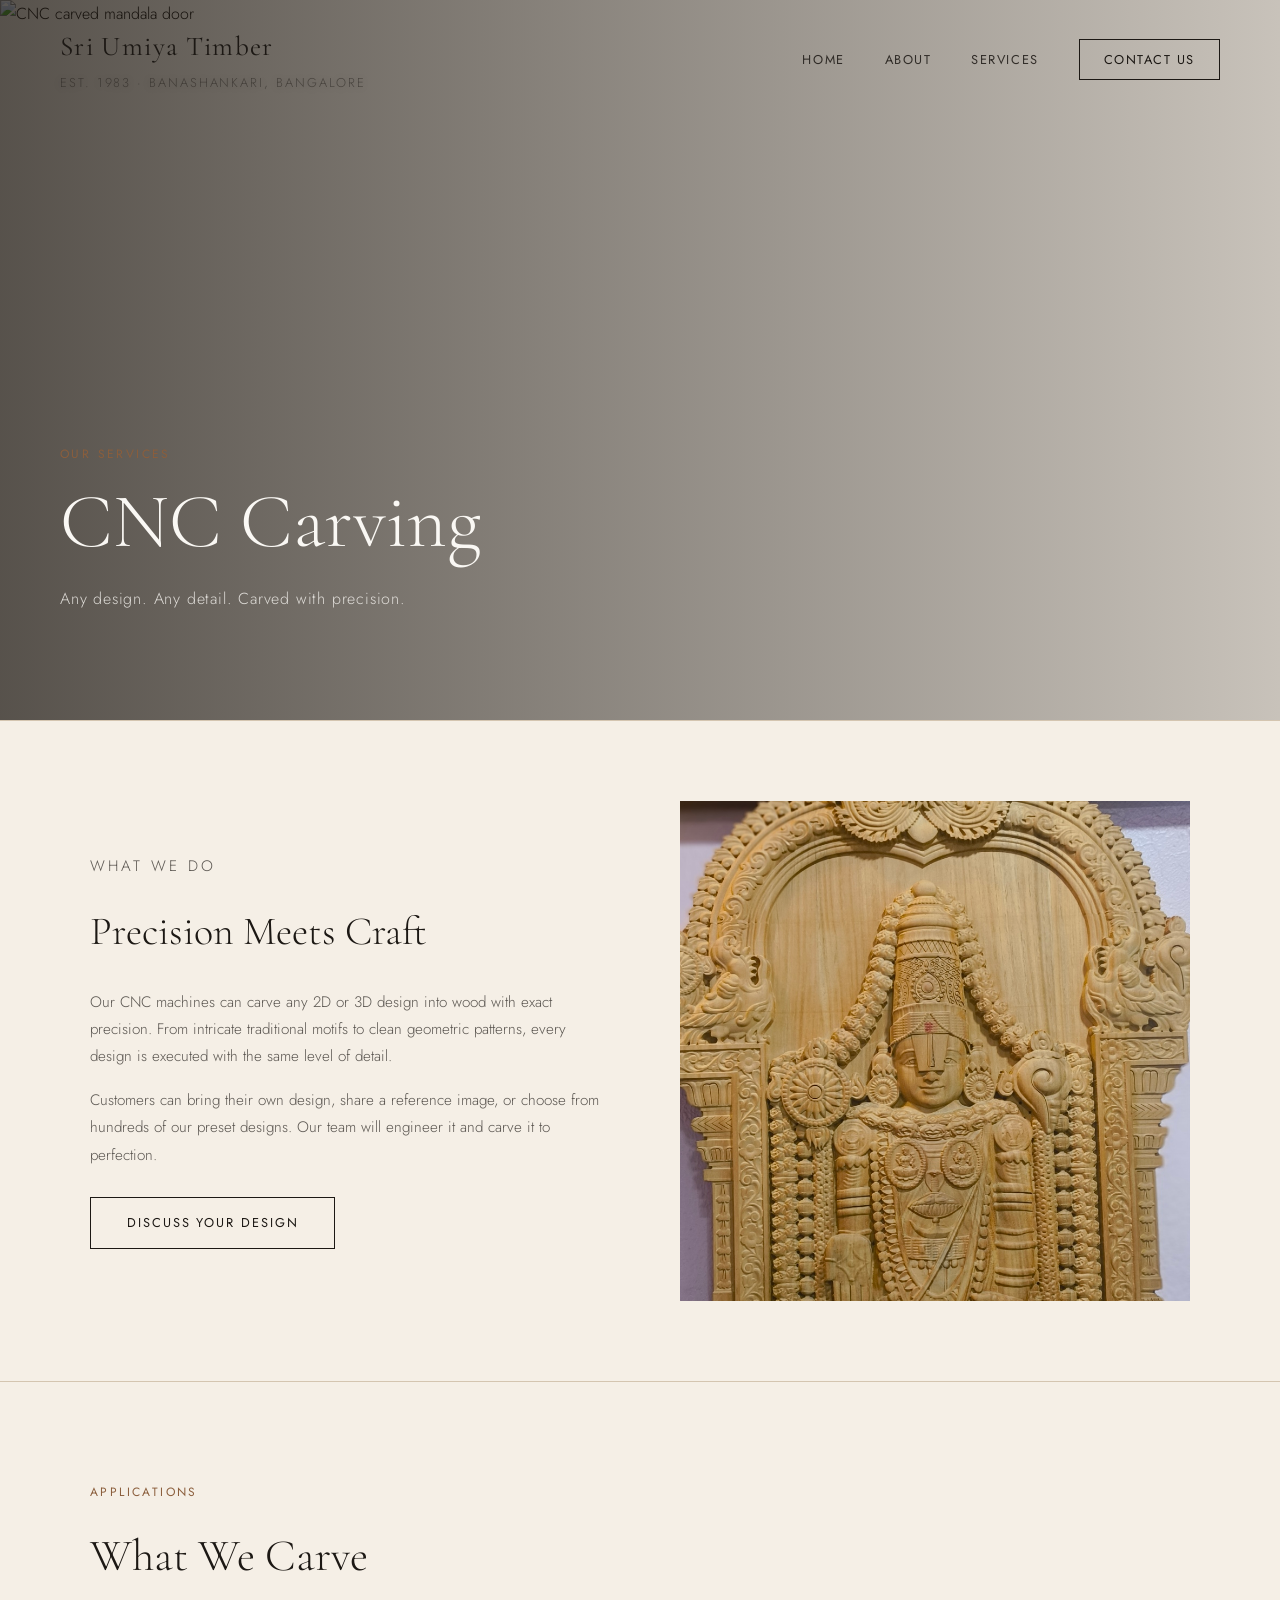
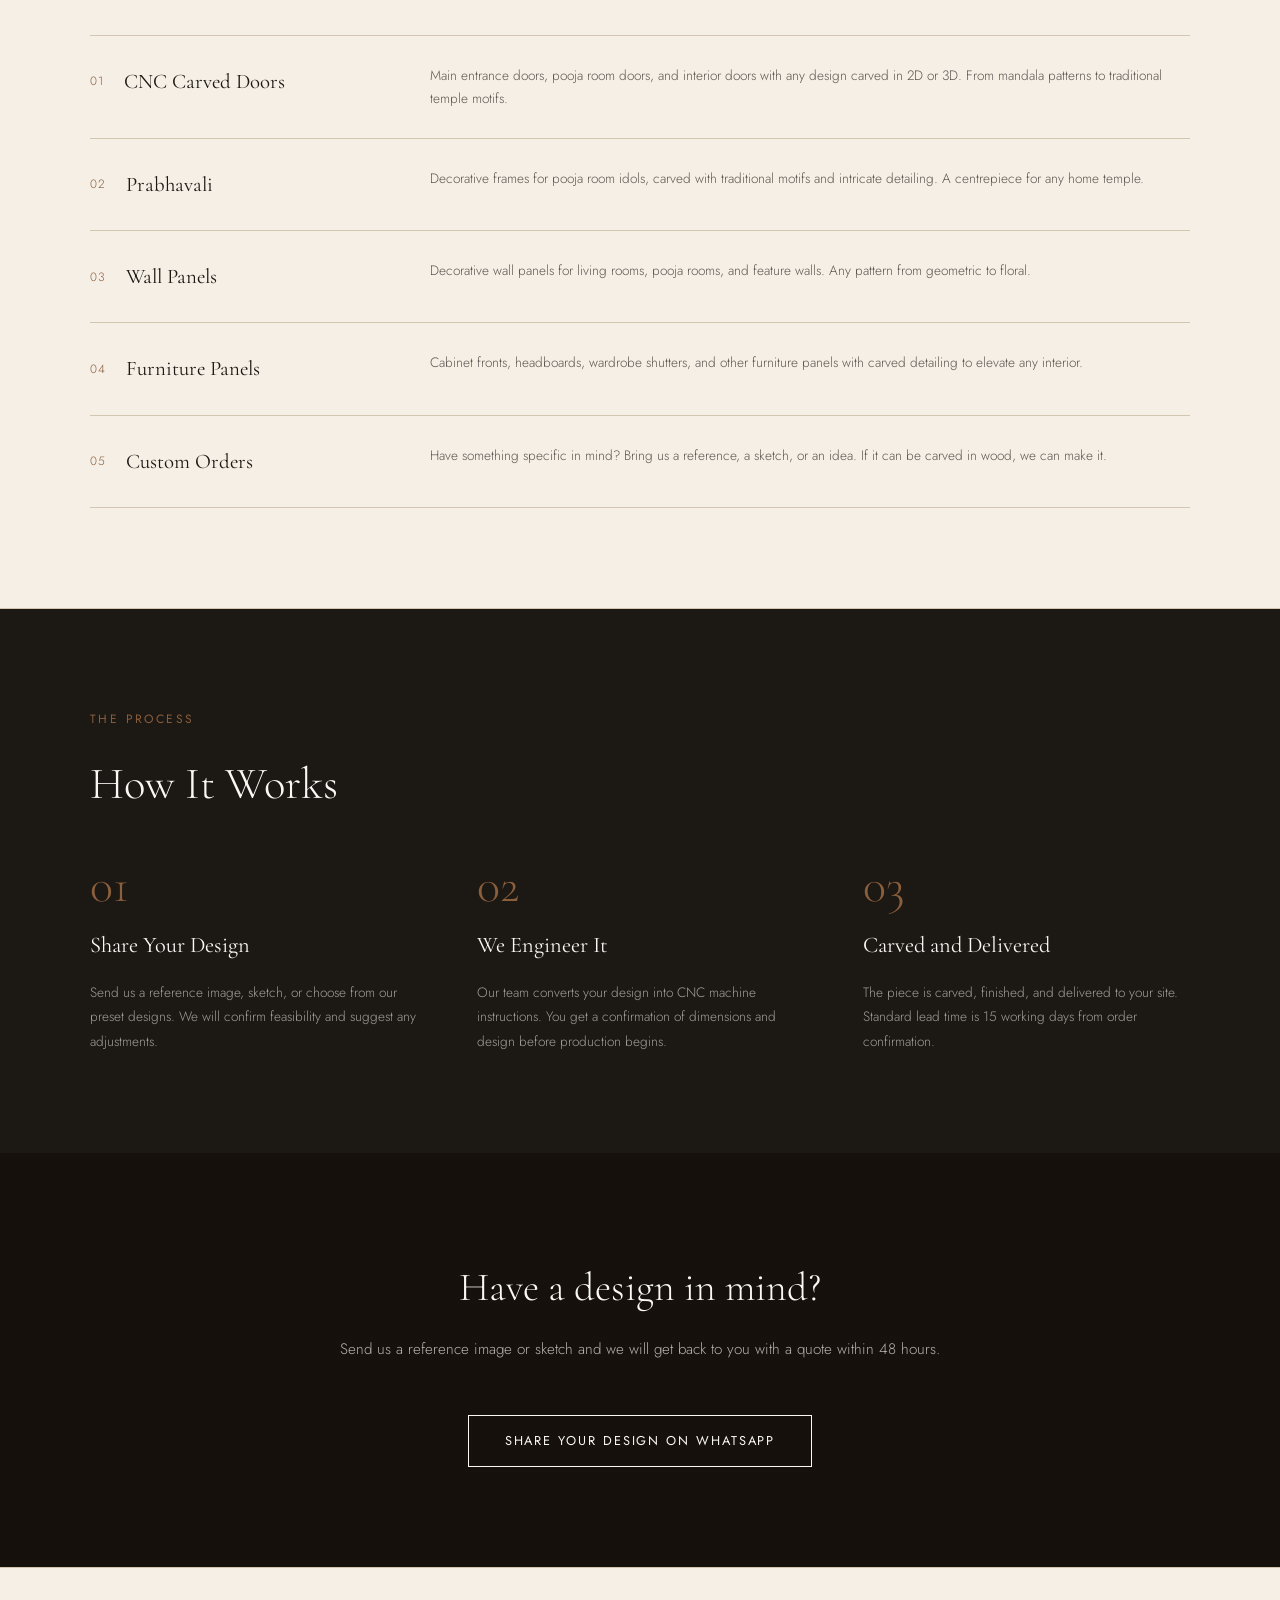
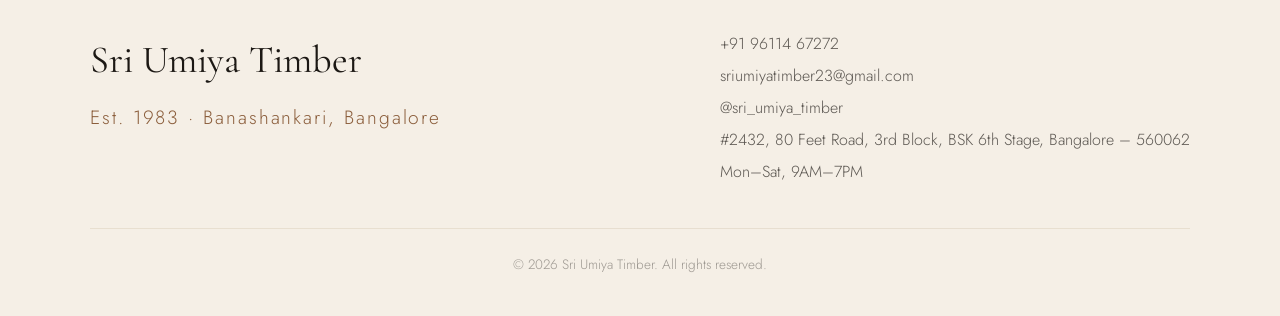
==== cnc.html @ d3fd7634 "almost done" ====
<!DOCTYPE html>
<html lang="en">
<head>
    <meta charset="UTF-8">
    <meta name="viewport" content="width=device-width, initial-scale=1.0">
    <title>CNC Carving | Sri Umiya Timber</title>
    <link rel="preconnect" href="https://fonts.googleapis.com">
    <link rel="preconnect" href="https://fonts.gstatic.com" crossorigin>
    <link href="https://fonts.googleapis.com/css2?family=Cormorant+Garamond:ital,wght@0,300;0,400;0,600;1,300;1,400&family=Jost:wght@300;400;500&display=swap" rel="stylesheet">
    <link rel="stylesheet" href="style.css">
</head>
<body>

    <!-- NAVIGATION -->
    <nav class="navbar navbar-light">
        <div class="nav-logo" onclick="window.location='index.html'" style="cursor:pointer;">
            Sri Umiya Timber
            <span class="nav-tagline">Est. 1983 · Banashankari, Bangalore</span>
        </div>
        <ul class="nav-links nav-links-dark">
            <li><a href="index.html">Home</a></li>
            <li><a href="index.html#about">About</a></li>
            <li><a href="index.html#services">Services</a></li>
            <li><a href="https://wa.me/919611467272?text=Hi%2C%20I%20have%20an%20enquiry%20about%20wood%20for%20my%20project" target="_blank" class="nav-cta nav-cta-dark">Contact Us</a></li>
        </ul>
        <button class="hamburger hamburger-dark" id="hamburger" aria-label="Open menu">
            <span></span><span></span><span></span>
        </button>
    </nav>

    <!-- MOBILE MENU -->
    <div class="mobile-menu" id="mobileMenu">
        <a href="index.html">Home</a>
        <a href="index.html#about">About</a>
        <a href="index.html#services">Services</a>
        <a href="https://wa.me/919611467272?text=Hi%2C%20I%20have%20an%20enquiry%20about%20wood%20for%20my%20project" target="_blank" class="mobile-menu-cta">Contact Us</a>
    </div>

    <!-- PAGE HERO WITH IMAGE -->
    <section class="cnc-hero">
        <div class="cnc-hero-overlay"></div>
        <img src="images/black_cnc.jpg" alt="CNC carved mandala door" class="cnc-hero-img">
        <div class="cnc-hero-content">
            <p class="page-hero-tag">Our Services</p>
            <h1 class="page-hero-title" style="color: var(--white);">CNC Carving</h1>
            <p class="cnc-hero-sub">Any design. Any detail. Carved with precision.</p>
        </div>
    </section>

    <!-- INTRO SECTION -->
    <section class="door-section">
        <div class="door-section-container">

            <!-- Intro text -->
            <div class="door-section-text">
                <p class="door-tag">What We Do</p>
                <h2>Precision Meets Craft</h2>
                <p>Our CNC machines can carve any 2D or 3D design into wood with exact precision. From intricate traditional motifs to clean geometric patterns, every design is executed with the same level of detail.</p>
                <p>Customers can bring their own design, share a reference image, or choose from hundreds of our preset designs. Our team will engineer it and carve it to perfection.</p>
                <a href="https://wa.me/919611467272?text=Hi%2C%20I%20have%20an%20enquiry%20about%20CNC%20carving" target="_blank" class="door-btn">Discuss Your Design</a>
            </div>

            <!-- CNC work photo -->
            <div class="door-section-images">
                <img src="images/venkateshwara_carving.jpg" alt="CNC carved Venkateswara prabhavali">
            </div>

        </div>
    </section>

    <!-- WHAT WE CARVE SECTION -->
    <section class="cnc-works">
        <div class="cnc-works-container">
            <p class="services-tag">Applications</p>
            <h2 class="services-heading">What We Carve</h2>

            <!-- Works list -->
            <div class="wood-list">

                <div class="wood-list-item">
                    <div class="wood-list-left">
                        <span class="wood-list-number">01</span>
                        <h3>CNC Carved Doors</h3>
                    </div>
                    <p>Main entrance doors, pooja room doors, and interior doors with any design carved in 2D or 3D. From mandala patterns to traditional temple motifs.</p>
                </div>

                <div class="wood-list-item">
                    <div class="wood-list-left">
                        <span class="wood-list-number">02</span>
                        <h3>Prabhavali</h3>
                    </div>
                    <p>Decorative frames for pooja room idols, carved with traditional motifs and intricate detailing. A centrepiece for any home temple.</p>
                </div>

                <div class="wood-list-item">
                    <div class="wood-list-left">
                        <span class="wood-list-number">03</span>
                        <h3>Wall Panels</h3>
                    </div>
                    <p>Decorative wall panels for living rooms, pooja rooms, and feature walls. Any pattern from geometric to floral.</p>
                </div>

                <div class="wood-list-item">
                    <div class="wood-list-left">
                        <span class="wood-list-number">04</span>
                        <h3>Furniture Panels</h3>
                    </div>
                    <p>Cabinet fronts, headboards, wardrobe shutters, and other furniture panels with carved detailing to elevate any interior.</p>
                </div>

                <div class="wood-list-item">
                    <div class="wood-list-left">
                        <span class="wood-list-number">05</span>
                        <h3>Custom Orders</h3>
                    </div>
                    <p>Have something specific in mind? Bring us a reference, a sketch, or an idea. If it can be carved in wood, we can make it.</p>
                </div>

            </div>
        </div>
    </section>

    <!-- HOW IT WORKS -->
    <section class="cnc-process">
        <div class="cnc-process-container">
            <p class="services-tag">The Process</p>
            <h2 class="services-heading">How It Works</h2>

            <div class="process-grid">

                <div class="process-step">
                    <span class="process-number">01</span>
                    <h3>Share Your Design</h3>
                    <p>Send us a reference image, sketch, or choose from our preset designs. We will confirm feasibility and suggest any adjustments.</p>
                </div>

                <div class="process-step">
                    <span class="process-number">02</span>
                    <h3>We Engineer It</h3>
                    <p>Our team converts your design into CNC machine instructions. You get a confirmation of dimensions and design before production begins.</p>
                </div>

                <div class="process-step">
                    <span class="process-number">03</span>
                    <h3>Carved and Delivered</h3>
                    <p>The piece is carved, finished, and delivered to your site. Standard lead time is 15 working days from order confirmation.</p>
                </div>

            </div>
        </div>
    </section>

    <!-- CTA -->
    <section class="page-cta" style="background-image: linear-gradient(rgba(20,15,10,0.82), rgba(20,15,10,0.82)), url('images/IMG_5464.jpg'); background-size: cover; background-position: center;">
        <h2>Have a design in mind?</h2>
        <p>Send us a reference image or sketch and we will get back to you with a quote within 48 hours.</p>
        <a href="https://wa.me/919611467272?text=Hi%2C%20I%20have%20an%20enquiry%20about%20CNC%20carving" target="_blank" class="door-btn door-btn-light">Share Your Design on WhatsApp</a>
    </section>

    <!-- FOOTER -->
    <footer class="footer">
        <div class="footer-container">
            <div class="footer-left">
                <p class="footer-logo">Sri Umiya Timber</p>
                <p class="footer-tagline">Est. 1983 · Banashankari, Bangalore</p>
            </div>
            <div class="footer-right">
                <p>+91 96114 67272</p>
                <p>sriumiyatimber23@gmail.com</p>
                <p>@sri_umiya_timber</p>
                <p>#2432, 80 Feet Road, 3rd Block, BSK 6th Stage, Bangalore – 560062</p>
                <p>Mon–Sat, 9AM–7PM</p>
            </div>
        </div>
        <p class="footer-copy">© 2026 Sri Umiya Timber. All rights reserved.</p>
    </footer>


    <script>
        const hamburger = document.getElementById('hamburger');
        const mobileMenu = document.getElementById('mobileMenu');
        hamburger.addEventListener('click', () => {
            hamburger.classList.toggle('open');
            mobileMenu.classList.toggle('open');
        });
    </script>

</body>
</html>
---- style.css ----
@import url('https://fonts.googleapis.com/css2?family=Cormorant+Garamond:ital,wght@0,300;0,400;0,600;1,300;1,400&family=Jost:wght@300;400;500&display=swap');

/* ── RESET & BASE ── */
* {
    margin: 0;
    padding: 0;
    box-sizing: border-box;
}

:root {
    --bg: #F5EFE6;
    --text: #1C1814;
    --accent: #8B5E3C;
    --muted: #D4C5B0;
    --white: #FAF8F4;
    --display-font: 'Cormorant Garamond', serif;
    --body-font: 'Jost', sans-serif;
}

html {
    scroll-behavior: smooth;
}

body {
    background-color: var(--bg);
    color: var(--text);
    font-family: var(--body-font);
    font-weight: 300;
    line-height: 1.7;
}

/* ── NAVBAR ── */
.navbar {
    position: fixed;
    top: 0;
    left: 0;
    width: 100%;
    z-index: 200;
    display: flex;
    justify-content: space-between;
    align-items: center;
    padding: 24px 60px;
}

.nav-logo {
    font-family: var(--display-font);
    font-size: 1.7rem;
    font-weight: 400;
    color: var(--white);
    letter-spacing: 0.05em;
    display: flex;
    flex-direction: column;
    gap: 2px;
    text-shadow: 0 1px 8px rgba(0, 0, 0, 0.4);
}

.nav-links {
    list-style: none;
    display: flex;
    align-items: center;
    gap: 40px;
}

.nav-links a {
    text-decoration: none;
    font-family: var(--body-font);
    font-size: 0.8rem;
    font-weight: 400;
    letter-spacing: 0.12em;
    text-transform: uppercase;
    color: var(--white);
    opacity: 0.85;
    transition: opacity 0.3s ease;
}

.nav-links a:hover {
    opacity: 1;
}

.nav-cta {
    border: 1px solid rgba(250, 248, 244, 0.6) !important;
    padding: 10px 24px !important;
    opacity: 1 !important;
    transition: all 0.3s ease !important;
}

.nav-cta:hover {
    background-color: var(--white) !important;
    color: var(--text) !important;
    opacity: 1 !important;
}

/* ── HERO ── */
.hero {
    position: relative;
    width: 100%;
    height: 100vh;
    overflow: hidden;
}

.hero-img {
    width: 100%;
    height: 100%;
    object-fit: cover;
    object-position: center;
}

.hero-overlay {
    position: absolute;
    inset: 0;
    background: linear-gradient(
        to right,
        rgba(20, 15, 10, 0.65) 0%,
        rgba(20, 15, 10, 0.2) 60%,
        rgba(20, 15, 10, 0.1) 100%
    );
    z-index: 1;
}

.hero::after {
    content: '';
    position: absolute;
    bottom: 0;
    left: 0;
    right: 0;
    height: 220px;
    background: linear-gradient(to bottom, transparent, var(--bg));
    z-index: 2;
    pointer-events: none;
    opacity: var(--hero-fade, 0);
}

.hero-content {
    position: absolute;
    bottom: 15%;
    left: 60px;
    z-index: 3;
    max-width: 600px;
}

.hero-tag {
    font-family: var(--body-font);
    font-size: 0.75rem;
    font-weight: 400;
    letter-spacing: 0.2em;
    text-transform: uppercase;
    color: var(--muted);
    margin-bottom: 20px;
}

.hero-content h1 {
    font-family: var(--display-font);
    font-size: clamp(3.5rem, 7vw, 6.5rem);
    font-weight: 300;
    line-height: 1.05;
    color: var(--white);
    margin-bottom: 40px;
}

.hero-btn {
    display: inline-block;
    text-decoration: none;
    font-family: var(--body-font);
    font-size: 0.8rem;
    font-weight: 400;
    letter-spacing: 0.15em;
    text-transform: uppercase;
    color: var(--white);
    border: 1px solid rgba(250, 248, 244, 0.6);
    padding: 14px 36px;
    transition: all 0.3s ease;
}

.hero-btn:hover {
    background-color: var(--white);
    color: var(--text);
}

.nav-tagline {
    font-family: var(--body-font);
    font-size: 0.80rem;
    font-weight: 300;
    letter-spacing: 0.15em;
    text-transform: uppercase;
    color: var(--white);
    opacity: 0.7;
    text-shadow: 0 1px 8px rgba(0, 0, 0, 0.4);
}

/* ── HAMBURGER MENU ── */
.hamburger {
    display: none;
    flex-direction: column;
    justify-content: space-between;
    width: 24px;
    height: 16px;
    cursor: pointer;
    background: none;
    border: none;
    padding: 0;
    z-index: 200;
}

.hamburger span {
    display: block;
    width: 100%;
    height: 1.5px;
    background-color: var(--white);
    transition: all 0.3s ease;
    transform-origin: center;
}

.hamburger.open span:nth-child(1) {
    transform: translateY(7px) rotate(45deg);
}

.hamburger.open span:nth-child(2) {
    opacity: 0;
}

.hamburger.open span:nth-child(3) {
    transform: translateY(-7px) rotate(-45deg);
}

.navbar-light .hamburger span,
.hamburger-dark span {
    background-color: var(--text);
}

.hamburger.open span {
    background-color: var(--white);
}

.mobile-menu {
    display: none;
    position: fixed;
    top: 0;
    left: 0;
    width: 100%;
    height: 100%;
    background-color: var(--text);
    z-index: 150;
    flex-direction: column;
    justify-content: center;
    align-items: center;
    gap: 40px;
}

.mobile-menu.open {
    display: flex;
}

.mobile-menu a {
    text-decoration: none;
    font-family: var(--display-font);
    font-size: 2.2rem;
    font-weight: 300;
    color: var(--white);
    letter-spacing: 0.05em;
    transition: opacity 0.3s ease;
}

.mobile-menu a:hover {
    opacity: 0.6;
}

.mobile-menu-cta {
    border: 1px solid rgba(250, 248, 244, 0.5) !important;
    padding: 14px 40px !important;
    font-size: 0.85rem !important;
    font-family: var(--body-font) !important;
    letter-spacing: 0.12em !important;
    text-transform: uppercase !important;
    margin-top: 20px;
}

/* ── MOBILE ── */
@media (max-width: 768px) {
    .navbar {
        padding: 20px 24px;
    }

    .nav-logo {
        font-size: 1.1rem;
    }

    .nav-links {
        display: none;
    }

    .hamburger {
        display: flex;
    }

    .hero-content {
        left: 24px;
        right: 24px;
        bottom: 12%;
    }

    .hero-content h1 {
        font-size: clamp(2.8rem, 12vw, 4rem);
    }

    .nav-tagline {
        font-size: 0.55rem;
        letter-spacing: 0.1em;
    }

    .hero-btn {
        padding: 12px 24px;
    }
}

/* ── STORY SECTION ── */
.story {
    padding: 100px 60px;
    background-color: var(--bg);
}

.story-container {
    max-width: 1100px;
    margin: 0 auto;
    display: flex;
    gap: 80px;
    align-items: center;
}

.story-text {
    flex: 1;
}

.story-image {
    flex: 1;
}

.story-image img {
    width: 100%;
    height: 600px;
    object-fit: cover;
}

.story-tag {
    font-family: var(--body-font);
    font-size: 0.75rem;
    font-weight: 400;
    letter-spacing: 0.2em;
    text-transform: uppercase;
    color: var(--accent);
    margin-bottom: 32px;
}

.story-quote {
    font-family: var(--body-font);
    font-size: 1.4rem;
    font-weight: 300;
    font-style: normal;
    line-height: 1.4;
    color: var(--text);
    border-left: 2px solid var(--accent);
    padding-left: 24px;
    margin-bottom: 32px;
}

.story-body {
    font-family: var(--body-font);
    font-size: 0.95rem;
    font-weight: 300;
    line-height: 1.8;
    color: var(--text);
    opacity: 0.7;
    margin-bottom: 20px;
}

.story-btn {
    display: inline-block;
    text-decoration: none;
    font-family: var(--body-font);
    font-size: 0.8rem;
    font-weight: 400;
    letter-spacing: 0.15em;
    text-transform: uppercase;
    color: var(--text);
    border: 1px solid var(--text);
    padding: 14px 36px;
    margin-top: 20px;
    transition: all 0.3s ease;
}

.story-btn:hover {
    background-color: var(--text);
    color: var(--white);
}

/* ── SERVICES SECTION ── */
.services {
    padding: 80px 60px 100px 60px;
    background-color: var(--bg);
}

.services-container {
    max-width: 1100px;
    margin: 0 auto;
}

.services-tag {
    font-family: var(--body-font);
    font-size: 0.75rem;
    font-weight: 400;
    letter-spacing: 0.2em;
    text-transform: uppercase;
    color: var(--accent);
    margin-bottom: 16px;
}

.services-heading {
    font-family: var(--display-font);
    font-size: 2.8rem;
    font-weight: 300;
    color: var(--text);
    margin-bottom: 40px;
}

.services-grid {
    display: grid;
    grid-template-columns: repeat(3, 1fr);
    gap: 40px;
}

.service-card {
    display: flex;
    flex-direction: column;
}

.service-img-wrap {
    width: 100%;
    height: 380px;
    overflow: hidden;
    margin-bottom: 20px;
}

.service-img-wrap img {
    width: 100%;
    height: 100%;
    object-fit: cover;
    object-position: center top;
    transition: transform 0.4s ease;
}

.service-img-wrap img:hover {
    transform: scale(1.03);
}

.service-img-wrap img.img-zoom {
    transform: scale(1.15);
}
.service-img-wrap img.img-zoom:hover {
    transform: scale(1.18);
}

.service-card-content h3 {
    font-family: var(--display-font);
    font-size: 1.4rem;
    font-weight: 400;
    color: var(--text);
    margin-bottom: 8px;
}

.service-card-content p {
    font-family: var(--body-font);
    font-size: 0.85rem;
    font-weight: 300;
    color: var(--text);
    opacity: 0.7;
    line-height: 1.6;
    margin-bottom: 16px;
}

.service-link {
    font-family: var(--body-font);
    font-size: 0.8rem;
    font-weight: 400;
    letter-spacing: 0.1em;
    text-transform: uppercase;
    color: var(--accent);
    text-decoration: none;
    border-bottom: 1px solid var(--accent);
    padding-bottom: 2px;
    transition: opacity 0.3s ease;
    align-self: flex-start;
}

.service-link:hover {
    opacity: 0.7;
}

/* ── STATS SECTION ── */
.stats {
    padding: 100px 60px;
    background-color: var(--text);
}

.stats-container {
    max-width: 1100px;
    margin: 0 auto;
    display: flex;
    gap: 80px;
    align-items: center;
}

.stats-intro {
    flex: 0 0 320px;
}

.stats-intro-tag {
    font-family: var(--body-font);
    font-size: 0.75rem;
    font-weight: 400;
    letter-spacing: 0.2em;
    text-transform: uppercase;
    color: var(--accent);
    margin-bottom: 24px;
}

.stats-intro-heading {
    font-family: var(--display-font);
    font-size: 2.4rem;
    font-weight: 300;
    color: var(--white);
    line-height: 1.15;
    margin-bottom: 20px;
}

.stats-intro-body {
    font-family: var(--body-font);
    font-size: 0.9rem;
    font-weight: 300;
    color: var(--white);
    opacity: 0.7;
    line-height: 1.8;
}

.stats-grid {
    flex: 1;
    display: grid;
    grid-template-columns: repeat(2, 1fr);
    gap: 48px 60px;
}

.stat-item {
    padding-top: 20px;
    border-top: 1px solid rgba(250, 248, 244, 0.15);
}

.stat-number {
    font-family: var(--display-font);
    font-size: clamp(2.8rem, 4vw, 4rem);
    font-weight: 300;
    color: var(--accent);
    line-height: 1;
    margin-bottom: 12px;
}

.stat-label {
    font-family: var(--body-font);
    font-size: 0.78rem;
    font-weight: 300;
    letter-spacing: 0.12em;
    text-transform: uppercase;
    color: var(--white);
    opacity: 0.5;
    line-height: 1.6;
}

/* STORY MOBILE */
@media (max-width: 768px) {
    .story {
        padding: 80px 24px;
    }

    .story-container {
        flex-direction: column;
        gap: 40px;
    }

    .story-image img {
        height: 400px;
    }
}

/* STATS MOBILE */
@media (max-width: 768px) {
    .stats {
        padding: 80px 24px;
    }

    .stats-container {
        flex-direction: column;
        gap: 48px;
    }

    .stats-intro {
        flex: none;
    }

    .stats-intro-heading {
        font-size: 2rem;
    }

    .stats-grid {
        width: 100%;
        gap: 36px 40px;
    }
}

/* SERVICES MOBILE */
@media (max-width: 768px) {
    .services {
        padding: 80px 24px;
    }

    .services-heading {
        font-size: 2rem;
    }

    .services-grid {
        grid-template-columns: 1fr;
        gap: 40px;
    }
}

/* ── DOORS PAGE & INNER PAGES ── */
.navbar-light .nav-logo {
    color: var(--text);
    text-shadow: none;
}

.navbar-light .nav-tagline {
    color: var(--text);
    opacity: 0.5;
}

.nav-links-dark a {
    color: var(--text) !important;
}

.nav-cta-dark {
    border-color: var(--text) !important;
    color: var(--text) !important;
}

.nav-cta-dark:hover {
    background-color: var(--text) !important;
    color: var(--white) !important;
}

.page-hero {
    padding: 160px 60px 80px 60px;
    max-width: 700px;
}

.page-hero-tag {
    font-family: var(--body-font);
    font-size: 0.75rem;
    font-weight: 400;
    letter-spacing: 0.2em;
    text-transform: uppercase;
    color: var(--accent);
    margin-bottom: 16px;
}

.page-hero-title {
    font-family: var(--display-font);
    font-size: clamp(3rem, 6vw, 5rem);
    font-weight: 300;
    color: var(--text);
    line-height: 1.1;
    margin-bottom: 20px;
}

.page-hero-sub {
    font-family: var(--body-font);
    font-size: 1rem;
    font-weight: 300;
    color: var(--text);
    opacity: 0.7;
    line-height: 1.8;
}

/* Image page hero — reusable across inner pages */
.page-hero-bg {
    position: relative;
    width: 100%;
    height: 80vh;
    overflow: hidden;
}

.page-hero-bg-img {
    width: 100%;
    height: 100%;
    object-fit: cover;
    object-position: center;
}

.page-hero-bg-overlay {
    position: absolute;
    inset: 0;
    background: linear-gradient(
        to right,
        rgba(20, 15, 10, 0.72) 0%,
        rgba(20, 15, 10, 0.2) 100%
    );
    z-index: 1;
}

.page-hero-bg-content {
    position: absolute;
    bottom: 15%;
    left: 60px;
    z-index: 2;
}

.page-hero-bg-content .page-hero-title {
    color: var(--white);
}

.page-hero-bg-content .page-hero-sub {
    color: var(--white);
    opacity: 0.8;
}

.door-section {
    padding: 80px 60px;
    border-top: 1px solid var(--muted);
}

.door-section-alt {
    background-color: var(--bg);
}

.door-section-container {
    max-width: 1100px;
    margin: 0 auto;
    display: flex;
    gap: 80px;
    align-items: center;
}

.door-section-reverse {
    flex-direction: row-reverse;
}

.door-section-text {
    flex: 1;
}

.door-section-images {
    flex: 1;
    display: flex;
    gap: 16px;
}

.door-section-images img {
    width: 100%;
    height: 500px;
    object-fit: cover;
    object-position: center top;
    flex: 1;
}

.door-tag {
    font-family: var(--body-font);
    font-size: 0.7rem;
    font-weight: 400;
    letter-spacing: 0.2em;
    text-transform: uppercase;
    color: var(--accent);
    margin-bottom: 12px;
}

.door-section-text h2 {
    font-family: var(--display-font);
    font-size: 2.5rem;
    font-weight: 300;
    color: var(--text);
    margin-bottom: 24px;
}

.door-section-text p {
    font-family: var(--body-font);
    font-size: 0.95rem;
    font-weight: 300;
    color: var(--text);
    opacity: 0.7;
    line-height: 1.8;
    margin-bottom: 16px;
}

.wood-types {
    display: flex;
    flex-wrap: wrap;
    gap: 10px;
    margin: 24px 0;
}

.wood-types span {
    font-family: var(--body-font);
    font-size: 0.75rem;
    font-weight: 400;
    letter-spacing: 0.08em;
    color: var(--text);
    border: 1px solid var(--muted);
    padding: 6px 14px;
}

.door-btn {
    display: inline-block;
    text-decoration: none;
    font-family: var(--body-font);
    font-size: 0.8rem;
    font-weight: 400;
    letter-spacing: 0.15em;
    text-transform: uppercase;
    color: var(--text);
    border: 1px solid var(--text);
    padding: 14px 36px;
    margin-top: 12px;
    transition: all 0.3s ease;
}

.door-btn:hover {
    background-color: var(--text);
    color: var(--white);
}

.door-btn-light {
    color: var(--white);
    border-color: var(--white);
}

.door-btn-light:hover {
    background-color: var(--white);
    color: var(--text);
}

.page-cta {
    background-color: var(--text);
    padding: 100px 60px;
    text-align: center;
}

.page-cta h2 {
    font-family: var(--display-font);
    font-size: 2.5rem;
    font-weight: 300;
    color: var(--white);
    margin-bottom: 16px;
}

.page-cta p {
    font-family: var(--body-font);
    font-size: 0.95rem;
    font-weight: 300;
    color: var(--white);
    opacity: 0.7;
    margin-bottom: 40px;
}

/* ── FOOTER ── */
.footer {
    background-color: var(--bg);
    border-top: 1px solid var(--muted);
    padding: 60px 60px 40px 60px;
}

.footer-container {
    max-width: 1100px;
    margin: 0 auto;
    display: flex;
    justify-content: space-between;
    gap: 40px;
    margin-bottom: 40px;
}

.footer-logo {
    font-family: var(--display-font);
    font-size: 2.4rem;
    font-weight: 400;
    color: var(--text);
    margin-bottom: 8px;
}

.footer-tagline {
    font-family: var(--body-font);
    font-size: 1.2rem;
    font-weight: 300;
    color: var(--accent);
    letter-spacing: 0.1em;
}

.footer-right p {
    font-family: var(--body-font);
    font-size: 1.0rem;
    font-weight: 300;
    color: var(--text);
    opacity: 0.7;
    line-height: 2;
}

.footer-copy {
    font-family: var(--body-font);
    font-size: 0.85rem;
    font-weight: 300;
    color: var(--text);
    opacity: 0.4;
    text-align: center;
    border-top: 1px solid var(--muted);
    padding-top: 24px;
    max-width: 1100px;
    margin: 0 auto;
}

/* INNER PAGES MOBILE */
@media (max-width: 768px) {
    .page-hero {
        padding: 120px 24px 60px 24px;
    }

    .page-hero-bg-content {
        left: 24px;
        right: 24px;
        bottom: 12%;
    }

    .door-section {
        padding: 60px 24px;
    }

    .door-section-container {
        flex-direction: column-reverse;
        gap: 40px;
    }

    .door-section-reverse {
        flex-direction: column-reverse;
    }

    .door-section-images img {
        height: 300px;
    }

    .page-cta {
        padding: 80px 24px;
    }

    .footer {
        padding: 60px 24px 40px 24px;
    }

    .footer-container {
        flex-direction: column;
    }
}

.service-img-empty {
    background-color: var(--muted);
    opacity: 0.4;
}

/* ── FRAMES PAGE ── */

/* Side by side frames layout */
.frames-split {
    padding: 80px 60px;
    border-top: 1px solid var(--muted);
}

.frames-split-container {
    max-width: 1100px;
    margin: 0 auto;
    display: flex;
    gap: 0;
    align-items: flex-start;
}

/* Each frame column */
.frames-col {
    flex: 1;
    padding: 0 40px;
}

.frames-col:first-child {
    padding-left: 0;
}

.frames-col:last-child {
    padding-right: 0;
}

/* Vertical divider between columns */
.frames-divider {
    width: 1px;
    background-color: var(--muted);
    align-self: stretch;
    flex-shrink: 0;
}

/* Frame column image */
.frames-col-img {
    width: 100%;
    height: 360px;
    overflow: hidden;
    margin-bottom: 32px;
}

.frames-col-img img {
    width: 100%;
    height: 100%;
    object-fit: cover;
    object-position: center top;
}

.frames-col-text h2 {
    font-family: var(--display-font);
    font-size: 2rem;
    font-weight: 300;
    color: var(--text);
    margin-bottom: 20px;
}

.frames-col-text p {
    font-family: var(--body-font);
    font-size: 0.9rem;
    font-weight: 300;
    color: var(--text);
    opacity: 0.7;
    line-height: 1.8;
    margin-bottom: 16px;
}

/* Wood species horizontal list */
.wood-species-section {
    padding: 100px 60px;
    background-color: var(--bg);
    border-top: 1px solid var(--muted);
}

.wood-species-container {
    max-width: 1100px;
    margin: 0 auto;
}

.wood-species-intro {
    font-family: var(--body-font);
    font-size: 0.95rem;
    font-weight: 300;
    color: var(--text);
    opacity: 0.7;
    line-height: 1.8;
    max-width: 600px;
    margin-bottom: 60px;
}

/* Horizontal wood list */
.wood-list {
    display: flex;
    flex-direction: column;
}

.wood-list-item {
    display: flex;
    align-items: flex-start;
    gap: 60px;
    padding: 28px 0;
    border-bottom: 1px solid var(--muted);
}

.wood-list-item:first-child {
    border-top: 1px solid var(--muted);
}

.wood-list-left {
    display: flex;
    align-items: center;
    gap: 20px;
    min-width: 280px;
}

.wood-list-number {
    font-family: var(--body-font);
    font-size: 0.75rem;
    font-weight: 300;
    color: var(--accent);
    letter-spacing: 0.1em;
}

.wood-list-left h3 {
    font-family: var(--display-font);
    font-size: 1.3rem;
    font-weight: 400;
    color: var(--text);
}

.wood-list-item p {
    font-family: var(--body-font);
    font-size: 0.85rem;
    font-weight: 300;
    color: var(--text);
    opacity: 0.7;
    line-height: 1.7;
    flex: 1;
}

/* Frames mobile */
@media (max-width: 768px) {
    .frames-split {
        padding: 60px 24px;
    }

    .frames-split-container {
        flex-direction: column;
        gap: 60px;
    }

    .frames-divider {
        display: none;
    }

    .frames-col {
        padding: 0;
    }

    .wood-species-section {
        padding: 80px 24px;
    }

    .wood-list-item {
        flex-direction: column;
        gap: 12px;
    }

    .wood-list-left {
        min-width: unset;
    }
}

/* ── CNC PAGE ── */

/* CNC hero with full image background */
.cnc-hero {
    position: relative;
    width: 100%;
    height: 80vh;
    overflow: hidden;
}

.cnc-hero-img {
    width: 100%;
    height: 100%;
    object-fit: cover;
    object-position: center;
}

.cnc-hero-overlay {
    position: absolute;
    inset: 0;
    background: linear-gradient(
        to right,
        rgba(20, 15, 10, 0.7) 0%,
        rgba(20, 15, 10, 0.2) 100%
    );
    z-index: 1;
}

.cnc-hero-content {
    position: absolute;
    bottom: 15%;
    left: 60px;
    z-index: 2;
}

.cnc-hero-sub {
    font-family: var(--body-font);
    font-size: 1rem;
    font-weight: 300;
    color: var(--white);
    opacity: 0.8;
    letter-spacing: 0.05em;
    margin-top: 12px;
}

/* What we carve and process sections */
.cnc-works {
    padding: 100px 60px;
    border-top: 1px solid var(--muted);
}

.cnc-works-container {
    max-width: 1100px;
    margin: 0 auto;
}

.cnc-process {
    padding: 100px 60px;
    background-color: var(--text);
    border-top: 1px solid var(--muted);
}

.cnc-process-container {
    max-width: 1100px;
    margin: 0 auto;
}

/* Override heading colors for dark background */
.cnc-process .services-tag {
    color: var(--accent);
}

.cnc-process .services-heading {
    color: var(--white);
}

/* Process steps grid */
.process-grid {
    display: grid;
    grid-template-columns: repeat(3, 1fr);
    gap: 60px;
}

.process-step {
    display: flex;
    flex-direction: column;
    gap: 16px;
}

.process-number {
    font-family: var(--display-font);
    font-size: 3rem;
    font-weight: 300;
    color: var(--accent);
    line-height: 1;
}

.process-step h3 {
    font-family: var(--display-font);
    font-size: 1.4rem;
    font-weight: 400;
    color: var(--white);
}

.process-step p {
    font-family: var(--body-font);
    font-size: 0.85rem;
    font-weight: 300;
    color: var(--white);
    opacity: 0.6;
    line-height: 1.8;
}

/* CNC mobile */
@media (max-width: 768px) {
    .cnc-hero-content {
        left: 24px;
        right: 24px;
    }

    .cnc-works {
        padding: 80px 24px;
    }

    .cnc-process {
        padding: 80px 24px;
    }

    .process-grid {
        grid-template-columns: 1fr;
        gap: 40px;
    }
}
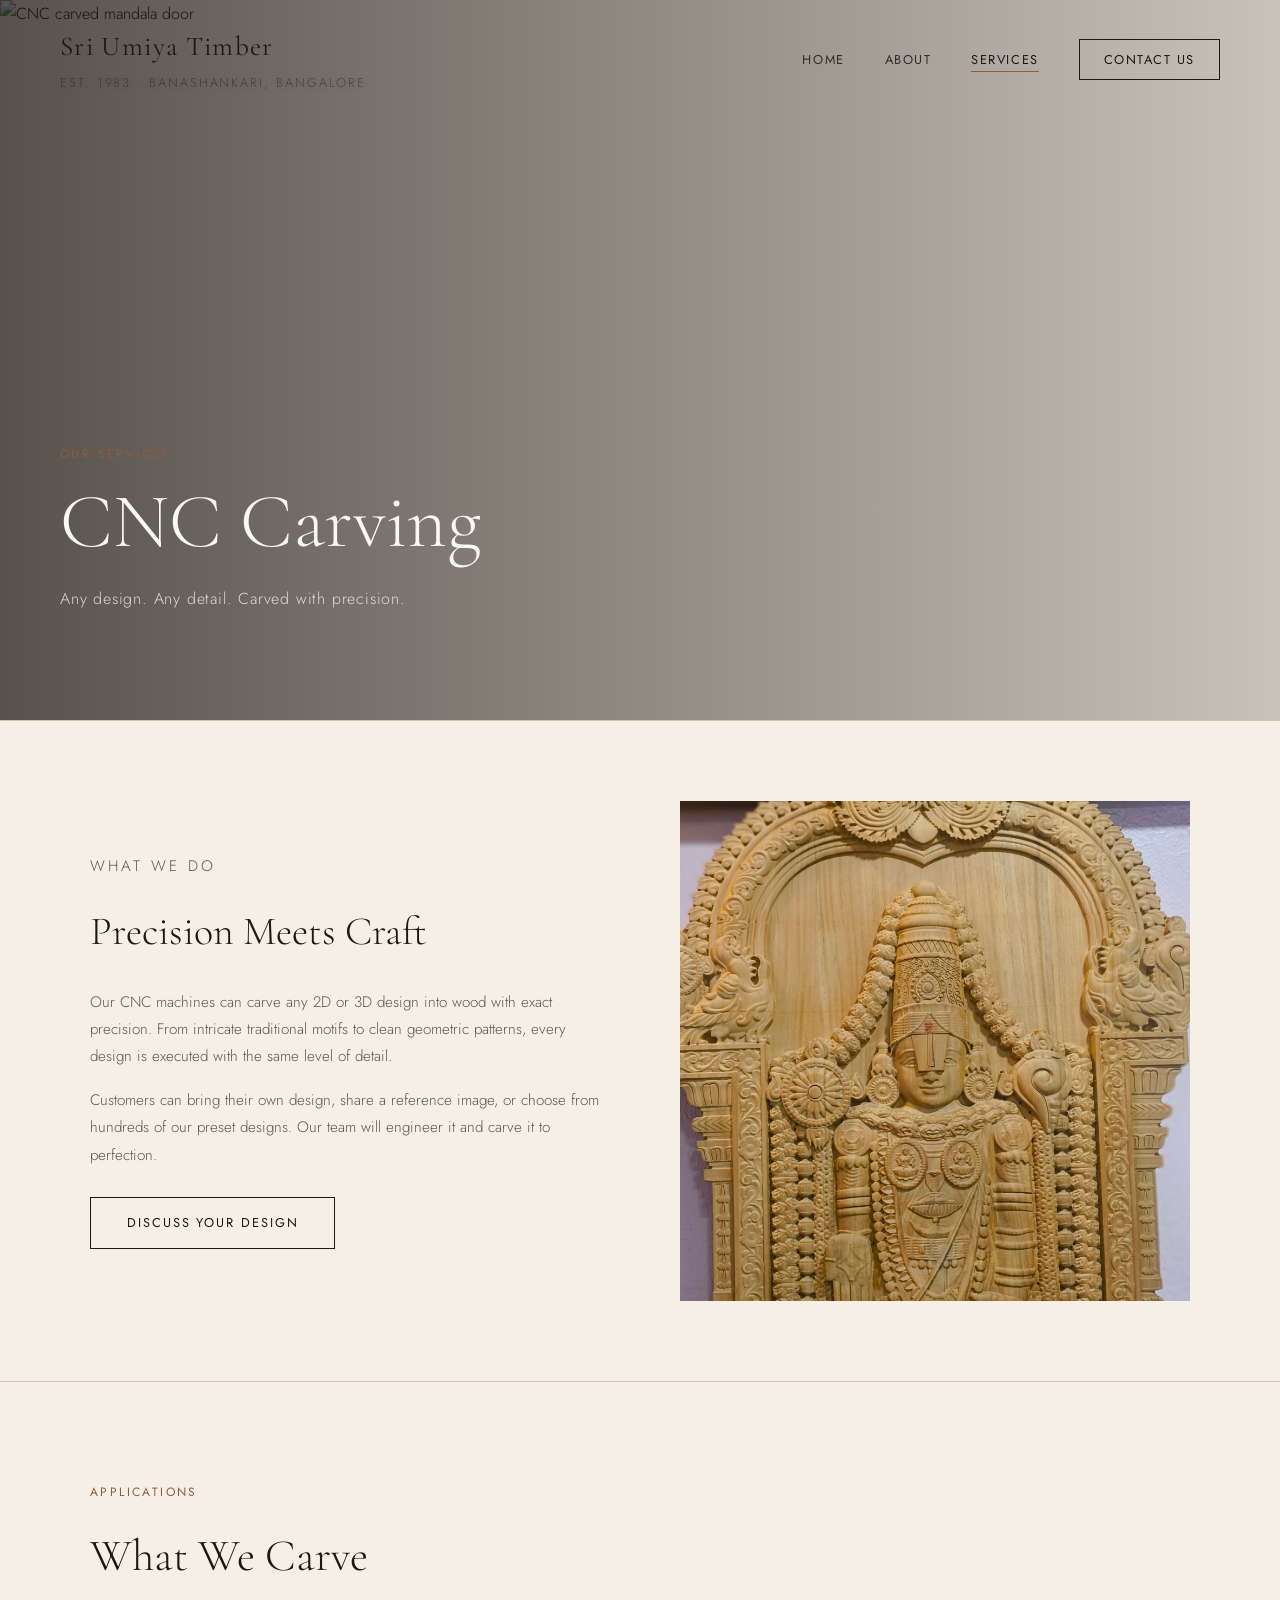
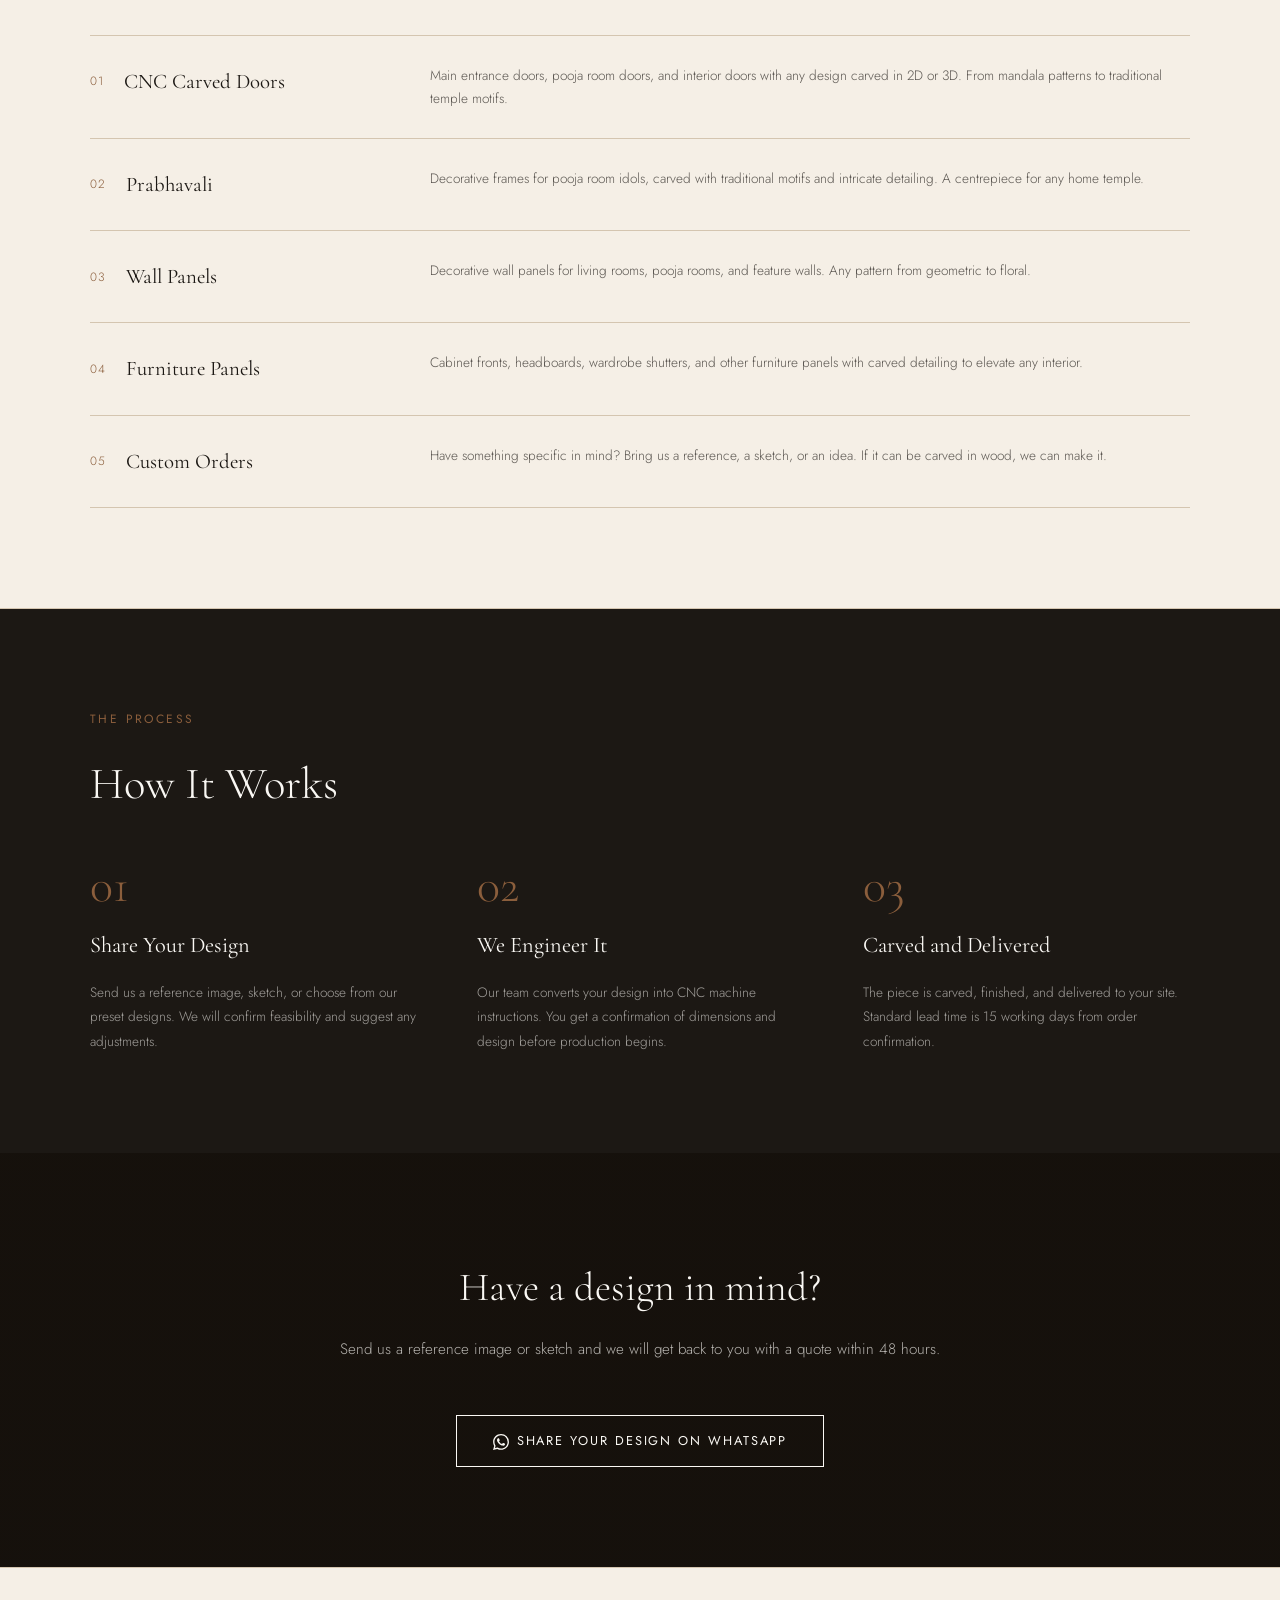
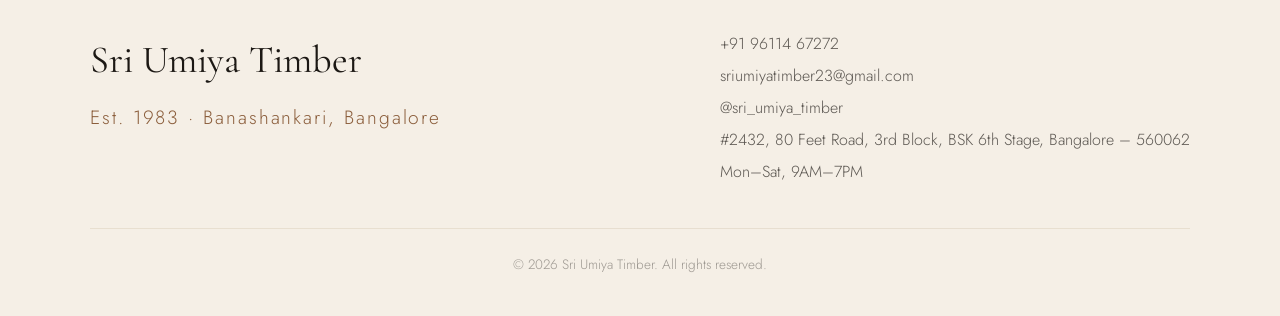
==== commit 6b607224: "small tweaks" ====
--- a/cnc.html
+++ b/cnc.html
@@ -4,6 +4,8 @@
     <meta charset="UTF-8">
     <meta name="viewport" content="width=device-width, initial-scale=1.0">
     <title>CNC Carving | Sri Umiya Timber</title>
+    <meta name="description" content="CNC 2D and 3D wood carving in Bangalore. Mandala doors, prabhavali, custom panels and more. Sri Umiya Timber, Est. 1983.">
+    <link rel="icon" type="image/svg+xml" href="favicon.svg">
     <link rel="preconnect" href="https://fonts.googleapis.com">
     <link rel="preconnect" href="https://fonts.gstatic.com" crossorigin>
     <link href="https://fonts.googleapis.com/css2?family=Cormorant+Garamond:ital,wght@0,300;0,400;0,600;1,300;1,400&family=Jost:wght@300;400;500&display=swap" rel="stylesheet">
@@ -20,7 +22,7 @@
         <ul class="nav-links nav-links-dark">
             <li><a href="index.html">Home</a></li>
             <li><a href="index.html#about">About</a></li>
-            <li><a href="index.html#services">Services</a></li>
+            <li><a href="index.html#services" class="nav-active">Services</a></li>
             <li><a href="https://wa.me/919611467272?text=Hi%2C%20I%20have%20an%20enquiry%20about%20wood%20for%20my%20project" target="_blank" class="nav-cta nav-cta-dark">Contact Us</a></li>
         </ul>
         <button class="hamburger hamburger-dark" id="hamburger" aria-label="Open menu">
@@ -62,7 +64,7 @@
 
             <!-- CNC work photo -->
             <div class="door-section-images">
-                <img src="images/venkateshwara_carving.jpg" alt="CNC carved Venkateswara prabhavali">
+                <img src="images/venkateshwara_carving.jpg" alt="CNC carved Venkateswara prabhavali" loading="lazy">
             </div>
 
         </div>
@@ -155,7 +157,7 @@
     <section class="page-cta" style="background-image: linear-gradient(rgba(20,15,10,0.82), rgba(20,15,10,0.82)), url('images/IMG_5464.jpg'); background-size: cover; background-position: center;">
         <h2>Have a design in mind?</h2>
         <p>Send us a reference image or sketch and we will get back to you with a quote within 48 hours.</p>
-        <a href="https://wa.me/919611467272?text=Hi%2C%20I%20have%20an%20enquiry%20about%20CNC%20carving" target="_blank" class="door-btn door-btn-light">Share Your Design on WhatsApp</a>
+        <a href="https://wa.me/919611467272?text=Hi%2C%20I%20have%20an%20enquiry%20about%20CNC%20carving" target="_blank" class="door-btn door-btn-light"><svg class="wa-icon" viewBox="0 0 24 24" xmlns="http://www.w3.org/2000/svg"><path d="M17.472 14.382c-.297-.149-1.758-.867-2.03-.967-.273-.099-.471-.148-.67.15-.197.297-.767.966-.94 1.164-.173.199-.347.223-.644.075-.297-.15-1.255-.463-2.39-1.475-.883-.788-1.48-1.761-1.653-2.059-.173-.297-.018-.458.13-.606.134-.133.298-.347.446-.52.149-.174.198-.298.298-.497.099-.198.05-.371-.025-.52-.075-.149-.669-1.612-.916-2.207-.242-.579-.487-.5-.669-.51-.173-.008-.371-.01-.57-.01-.198 0-.52.074-.792.372-.272.297-1.04 1.016-1.04 2.479 0 1.462 1.065 2.875 1.213 3.074.149.198 2.096 3.2 5.077 4.487.709.306 1.262.489 1.694.625.712.227 1.36.195 1.871.118.571-.085 1.758-.719 2.006-1.413.248-.694.248-1.289.173-1.413-.074-.124-.272-.198-.57-.347m-5.421 7.403h-.004a9.87 9.87 0 01-5.031-1.378l-.361-.214-3.741.982.998-3.648-.235-.374a9.86 9.86 0 01-1.51-5.26c.001-5.45 4.436-9.884 9.888-9.884 2.64 0 5.122 1.03 6.988 2.898a9.825 9.825 0 012.893 6.994c-.003 5.45-4.437 9.884-9.885 9.884m8.413-18.297A11.815 11.815 0 0012.05 0C5.495 0 .16 5.335.157 11.892c0 2.096.547 4.142 1.588 5.945L.057 24l6.305-1.654a11.882 11.882 0 005.683 1.448h.005c6.554 0 11.89-5.335 11.893-11.893a11.821 11.821 0 00-3.48-8.413z"/></svg>Share Your Design on WhatsApp</a>
     </section>
 
     <!-- FOOTER -->
@@ -166,9 +168,9 @@
                 <p class="footer-tagline">Est. 1983 · Banashankari, Bangalore</p>
             </div>
             <div class="footer-right">
-                <p>+91 96114 67272</p>
-                <p>sriumiyatimber23@gmail.com</p>
-                <p>@sri_umiya_timber</p>
+                <p><a href="tel:+919611467272">+91 96114 67272</a></p>
+                <p><a href="mailto:sriumiyatimber23@gmail.com">sriumiyatimber23@gmail.com</a></p>
+                <p><a href="https://www.instagram.com/sri_umiya_timber/" target="_blank">@sri_umiya_timber</a></p>
                 <p>#2432, 80 Feet Road, 3rd Block, BSK 6th Stage, Bangalore – 560062</p>
                 <p>Mon–Sat, 9AM–7PM</p>
             </div>
--- a/style.css
+++ b/style.css
@@ -40,6 +40,7 @@
     justify-content: space-between;
     align-items: center;
     padding: 24px 60px;
+    transition: background-color 0.3s ease, box-shadow 0.3s ease;
 }
 
 .nav-logo {
@@ -89,6 +90,18 @@
     color: var(--text) !important;
     opacity: 1 !important;
 }
+
+/* Scrolled state — index.html only, applied via JS */
+.navbar-scrolled {
+    background-color: var(--white);
+    box-shadow: 0 1px 24px rgba(0, 0, 0, 0.07);
+}
+.navbar-scrolled .nav-logo { color: var(--text); text-shadow: none; }
+.navbar-scrolled .nav-tagline { color: var(--text); opacity: 0.5; }
+.navbar-scrolled .nav-links a { color: var(--text); }
+.navbar-scrolled .nav-cta { border-color: var(--text) !important; color: var(--text) !important; }
+.navbar-scrolled .nav-cta:hover { background-color: var(--text) !important; color: var(--white) !important; }
+.navbar-scrolled .hamburger:not(.open) span { background-color: var(--text); }
 
 /* ── HERO ── */
 .hero {
@@ -128,6 +141,23 @@
     z-index: 2;
     pointer-events: none;
     opacity: var(--hero-fade, 0);
+}
+
+.scroll-hint {
+    position: absolute;
+    bottom: 48px;
+    left: 50%;
+    transform: translateX(-50%);
+    z-index: 3;
+    color: var(--white);
+    pointer-events: none;
+    transition: opacity 0.4s ease;
+    animation: scrollBounce 2s ease-in-out infinite;
+}
+.scroll-hint svg { width: 28px; height: 28px; opacity: 0.65; }
+@keyframes scrollBounce {
+    0%, 100% { transform: translateX(-50%) translateY(0); }
+    50%       { transform: translateX(-50%) translateY(8px); }
 }
 
 .hero-content {
@@ -422,12 +452,14 @@
 }
 
 .services-grid {
-    display: grid;
-    grid-template-columns: repeat(3, 1fr);
+    display: flex;
+    flex-wrap: wrap;
+    justify-content: center;
     gap: 40px;
 }
 
 .service-card {
+    flex: 0 0 calc((100% - 80px) / 3);
     display: flex;
     flex-direction: column;
 }
@@ -623,9 +655,8 @@
         font-size: 2rem;
     }
 
-    .services-grid {
-        grid-template-columns: 1fr;
-        gap: 40px;
+    .service-card {
+        flex: 0 0 100%;
     }
 }
 
@@ -907,6 +938,21 @@
     line-height: 2;
 }
 
+.footer-right a {
+    color: inherit;
+    text-decoration: none;
+    transition: opacity 0.2s ease;
+}
+.footer-right a:hover { opacity: 1; }
+
+.footer-minimal {
+    text-align: center;
+    padding: 48px 60px 32px 60px;
+}
+.footer-minimal .footer-logo { margin-bottom: 6px; }
+.footer-minimal .footer-tagline { margin-bottom: 32px; }
+.footer-minimal .footer-copy { border-top: 1px solid var(--muted); max-width: none; }
+
 .footer-copy {
     font-family: var(--body-font);
     font-size: 0.85rem;
@@ -918,6 +964,99 @@
     padding-top: 24px;
     max-width: 1100px;
     margin: 0 auto;
+}
+
+/* ── FIND US SECTION ── */
+.find-us {
+    background-color: var(--bg);
+    border-top: 1px solid var(--muted);
+    padding: 100px 60px;
+}
+
+.find-us-container {
+    max-width: 1100px;
+    margin: 0 auto;
+    display: flex;
+    gap: 80px;
+    align-items: flex-start;
+}
+
+.find-us-text {
+    flex: 0 0 320px;
+}
+
+.find-us-tag {
+    font-family: var(--body-font);
+    font-size: 0.75rem;
+    font-weight: 400;
+    letter-spacing: 0.2em;
+    text-transform: uppercase;
+    color: var(--accent);
+    margin-bottom: 16px;
+}
+
+.find-us-heading {
+    font-family: var(--display-font);
+    font-size: 2.4rem;
+    font-weight: 300;
+    color: var(--text);
+    line-height: 1.15;
+    margin-bottom: 32px;
+}
+
+.find-us-details p {
+    font-family: var(--body-font);
+    font-size: 0.95rem;
+    font-weight: 300;
+    color: var(--text);
+    opacity: 0.7;
+    line-height: 2.2;
+}
+
+.find-us-details a {
+    color: inherit;
+    text-decoration: none;
+}
+.find-us-details a:hover { opacity: 1; }
+
+.find-us-map {
+    flex: 1;
+}
+
+.find-us-map iframe {
+    width: 100%;
+    height: 420px;
+    border: 0;
+    display: block;
+}
+
+@media (max-width: 768px) {
+    .find-us {
+        padding: 80px 24px;
+    }
+    .find-us-container {
+        flex-direction: column;
+        gap: 40px;
+    }
+    .find-us-text { flex: none; }
+    .find-us-map iframe { height: 280px; }
+}
+
+/* ── WHATSAPP ICON ── */
+.wa-icon {
+    width: 16px;
+    height: 16px;
+    vertical-align: middle;
+    margin-right: 8px;
+    fill: currentColor;
+    display: inline-block;
+}
+
+/* ── ACTIVE NAV STATE (inner pages) ── */
+.nav-links-dark .nav-active {
+    opacity: 1 !important;
+    border-bottom: 1px solid var(--accent);
+    padding-bottom: 2px;
 }
 
 /* INNER PAGES MOBILE */
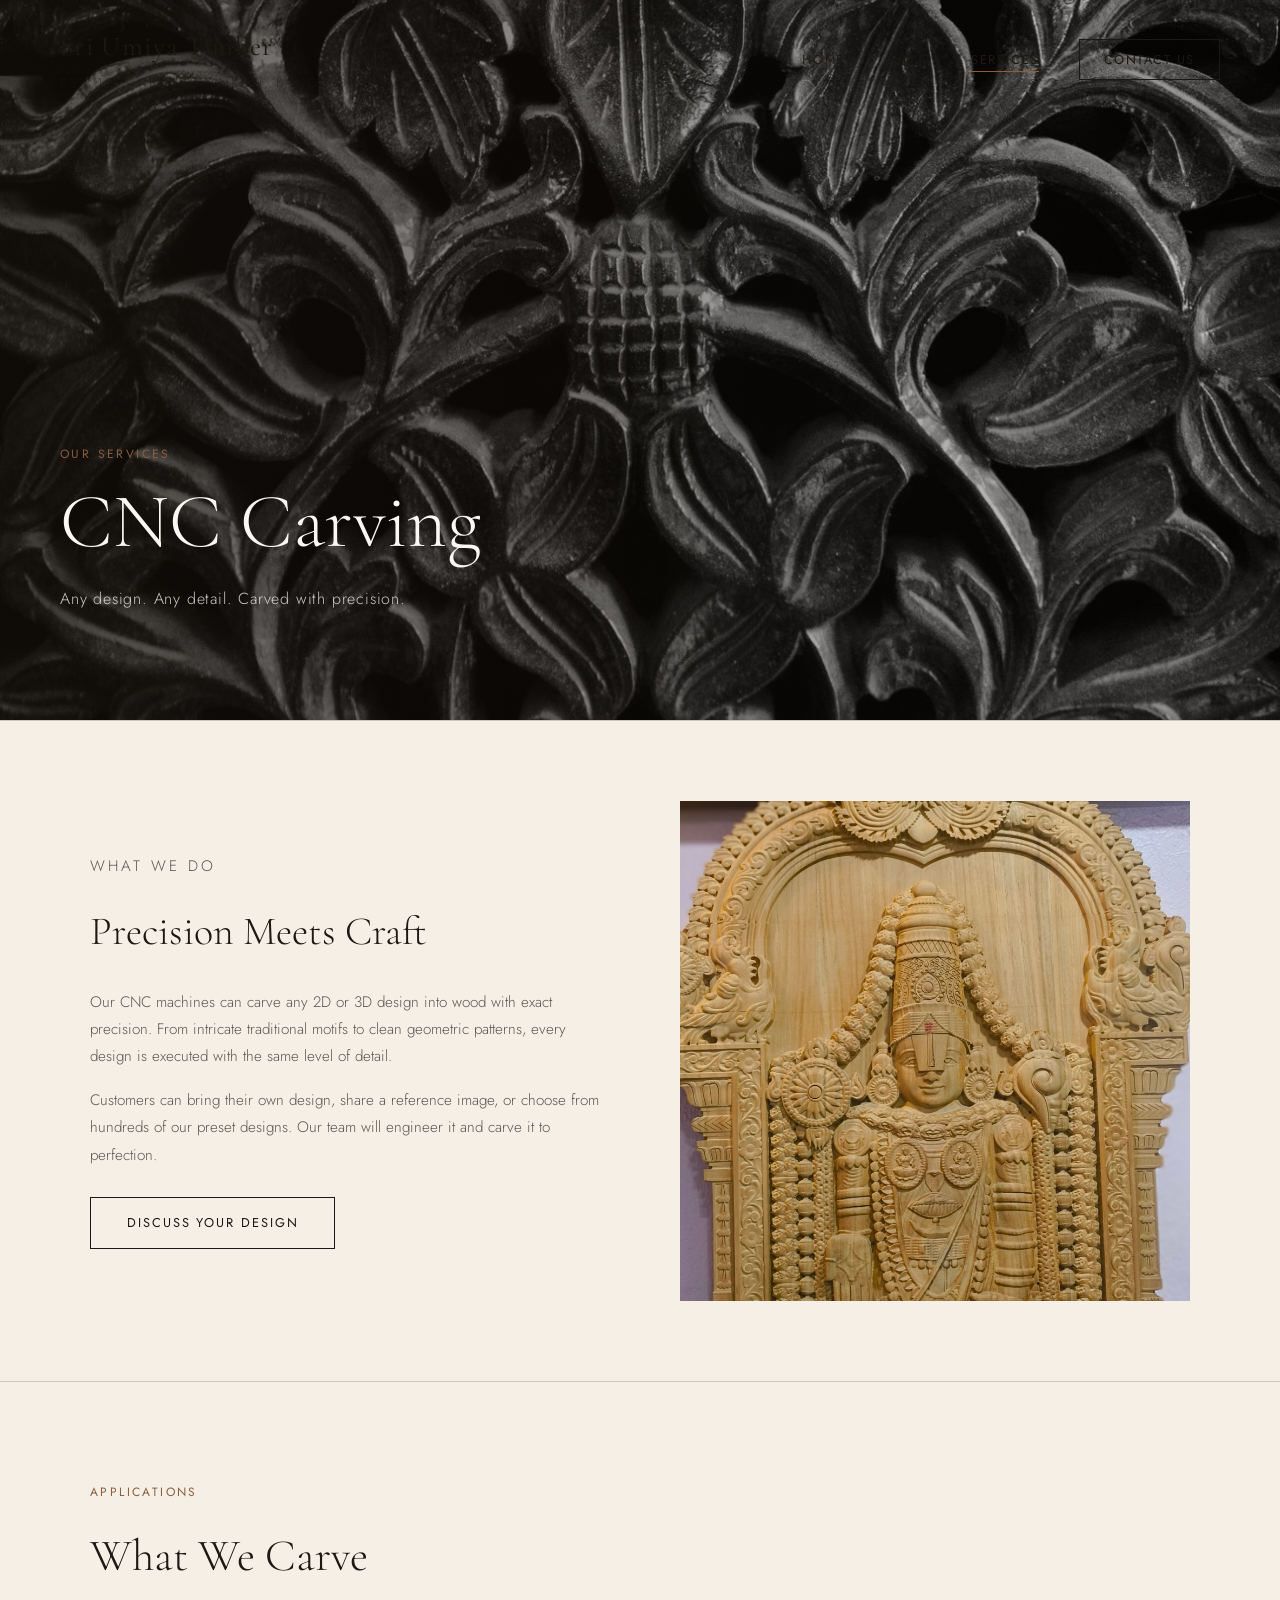
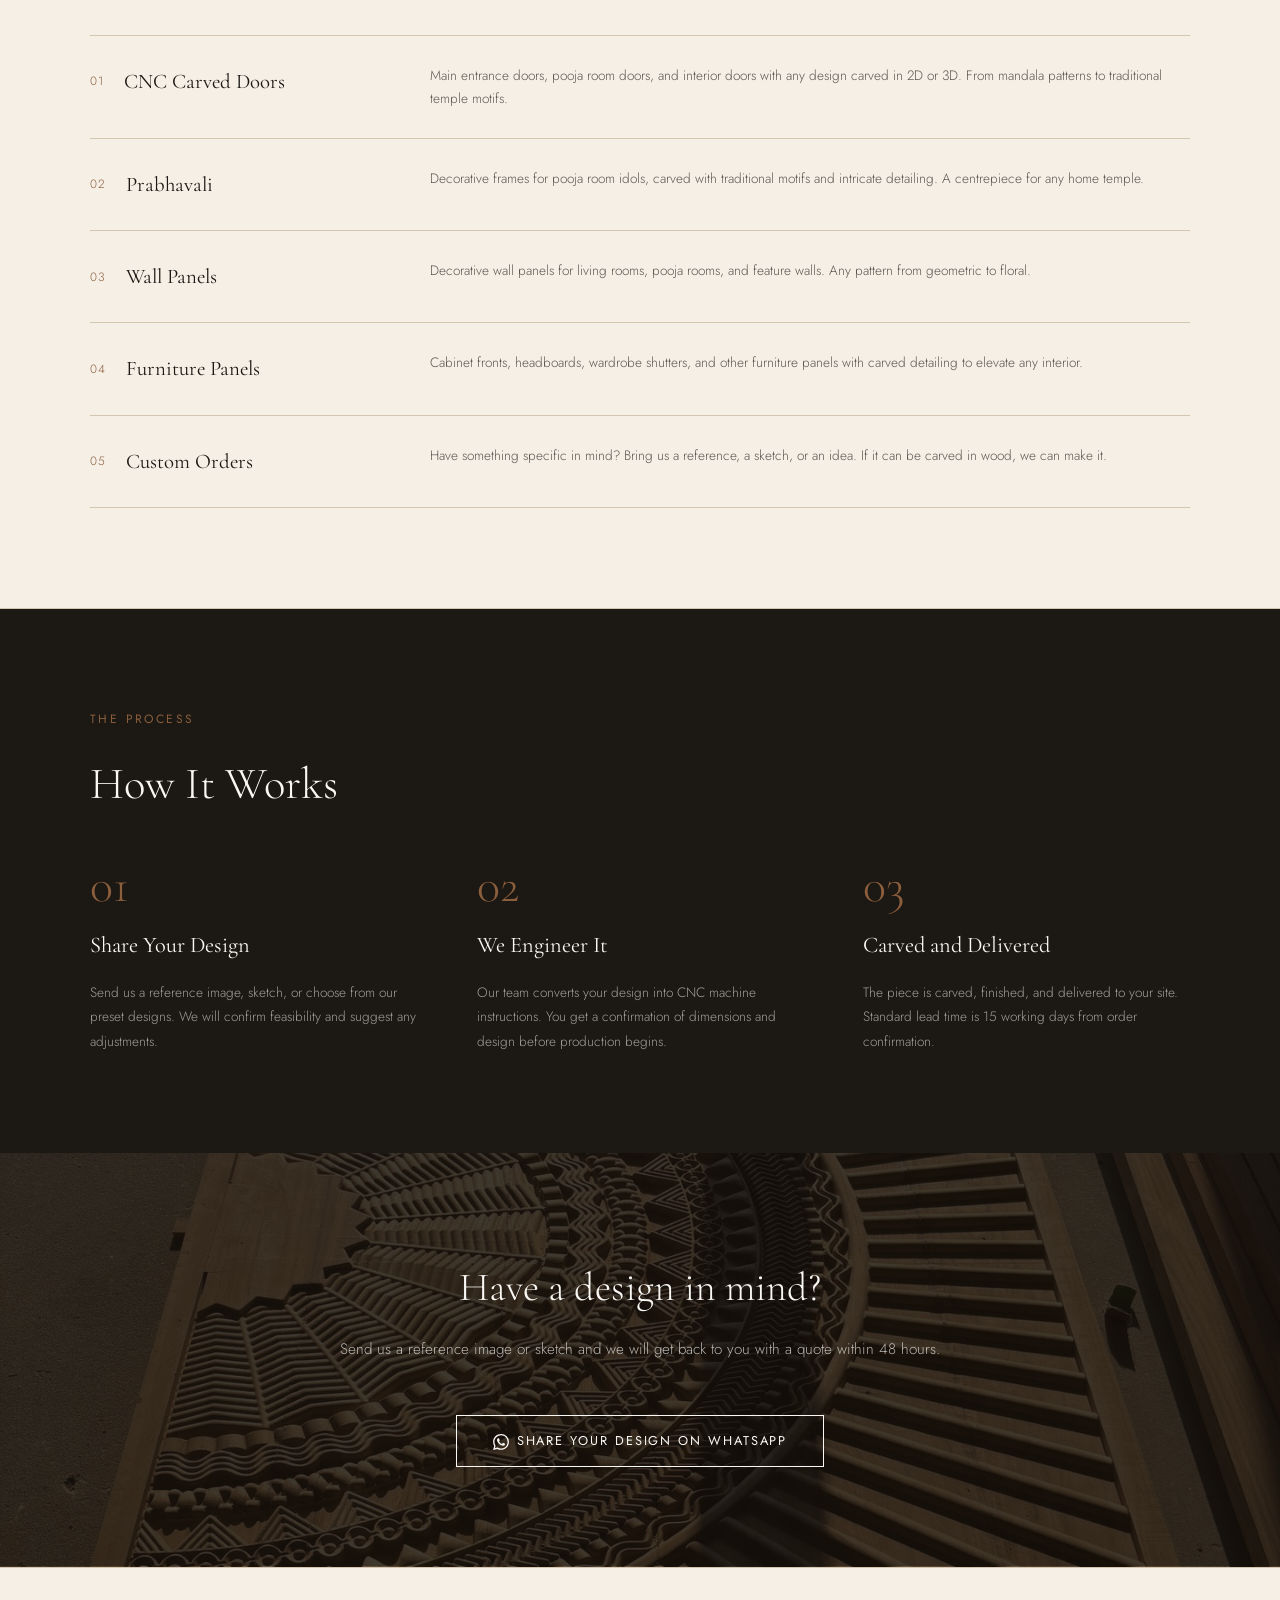
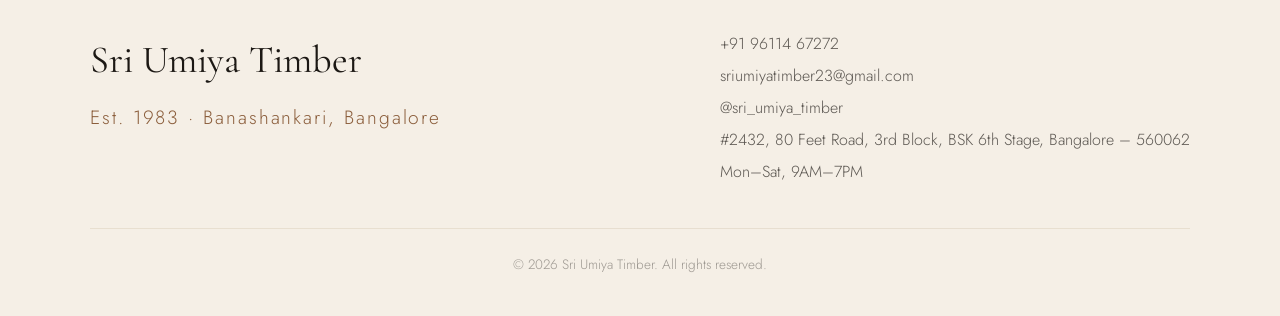
==== commit 25bb81c0: "Add SEO: structured data, meta tags, sitemap + compress images - Keyword/location-tuned titles & met" ====
--- a/cnc.html
+++ b/cnc.html
@@ -1,10 +1,31 @@
 <!DOCTYPE html>
-<html lang="en">
+<html lang="en-IN">
 <head>
     <meta charset="UTF-8">
     <meta name="viewport" content="width=device-width, initial-scale=1.0">
-    <title>CNC Carving | Sri Umiya Timber</title>
-    <meta name="description" content="CNC 2D and 3D wood carving in Bangalore. Mandala doors, prabhavali, custom panels and more. Sri Umiya Timber, Est. 1983.">
+    <title>CNC Wood Carving in Bangalore — Doors, Prabhavali &amp; Panels | Sri Umiya Timber</title>
+    <meta name="description" content="CNC 2D &amp; 3D wood carving in Bangalore. Mandala doors, prabhavali, temple motifs, wall and furniture panels. Any design carved to precision. Sri Umiya Timber, Est. 1983.">
+    <meta name="keywords" content="CNC wood carving Bangalore, CNC carved doors, prabhavali carving, mandala door, 3D wood carving, temple carving, wooden wall panels, Sri Umiya Timber">
+    <link rel="canonical" href="https://www.sriumiyatimber.com/cnc.html">
+    <meta name="robots" content="index,follow">
+    <meta name="theme-color" content="#1C1814">
+    <meta name="geo.region" content="IN-KA">
+    <meta name="geo.placename" content="Bangalore">
+    <meta name="geo.position" content="12.88448;77.51389">
+    <meta name="ICBM" content="12.88448, 77.51389">
+    <!-- Open Graph -->
+    <meta property="og:type" content="website">
+    <meta property="og:site_name" content="Sri Umiya Timber">
+    <meta property="og:locale" content="en_IN">
+    <meta property="og:title" content="CNC Wood Carving in Bangalore — Doors, Prabhavali &amp; Panels | Sri Umiya Timber">
+    <meta property="og:description" content="CNC 2D &amp; 3D wood carving in Bangalore. Mandala doors, prabhavali, temple motifs, wall and furniture panels. Est. 1983.">
+    <meta property="og:url" content="https://www.sriumiyatimber.com/cnc.html">
+    <meta property="og:image" content="https://www.sriumiyatimber.com/images/venkateshwara_carving.jpg">
+    <!-- Twitter -->
+    <meta name="twitter:card" content="summary_large_image">
+    <meta name="twitter:title" content="CNC Wood Carving in Bangalore — Doors, Prabhavali &amp; Panels | Sri Umiya Timber">
+    <meta name="twitter:description" content="CNC 2D &amp; 3D wood carving in Bangalore. Mandala doors, prabhavali, temple motifs, wall and furniture panels. Est. 1983.">
+    <meta name="twitter:image" content="https://www.sriumiyatimber.com/images/venkateshwara_carving.jpg">
     <link rel="icon" type="image/svg+xml" href="favicon.svg">
     <link rel="preconnect" href="https://fonts.googleapis.com">
     <link rel="preconnect" href="https://fonts.gstatic.com" crossorigin>
@@ -188,5 +209,28 @@
         });
     </script>
 
+    <!-- STRUCTURED DATA: Breadcrumb + Service -->
+    <script type="application/ld+json">
+    {
+      "@context": "https://schema.org",
+      "@graph": [
+        {
+          "@type": "BreadcrumbList",
+          "itemListElement": [
+            { "@type": "ListItem", "position": 1, "name": "Home", "item": "https://www.sriumiyatimber.com/" },
+            { "@type": "ListItem", "position": 2, "name": "CNC Carving", "item": "https://www.sriumiyatimber.com/cnc.html" }
+          ]
+        },
+        {
+          "@type": "Service",
+          "name": "CNC 2D & 3D Wood Carving",
+          "serviceType": "CNC carved doors, prabhavali, temple motifs, wall and furniture panels",
+          "areaServed": { "@type": "City", "name": "Bangalore" },
+          "provider": { "@id": "https://www.sriumiyatimber.com/#business" }
+        }
+      ]
+    }
+    </script>
+
 </body>
 </html>
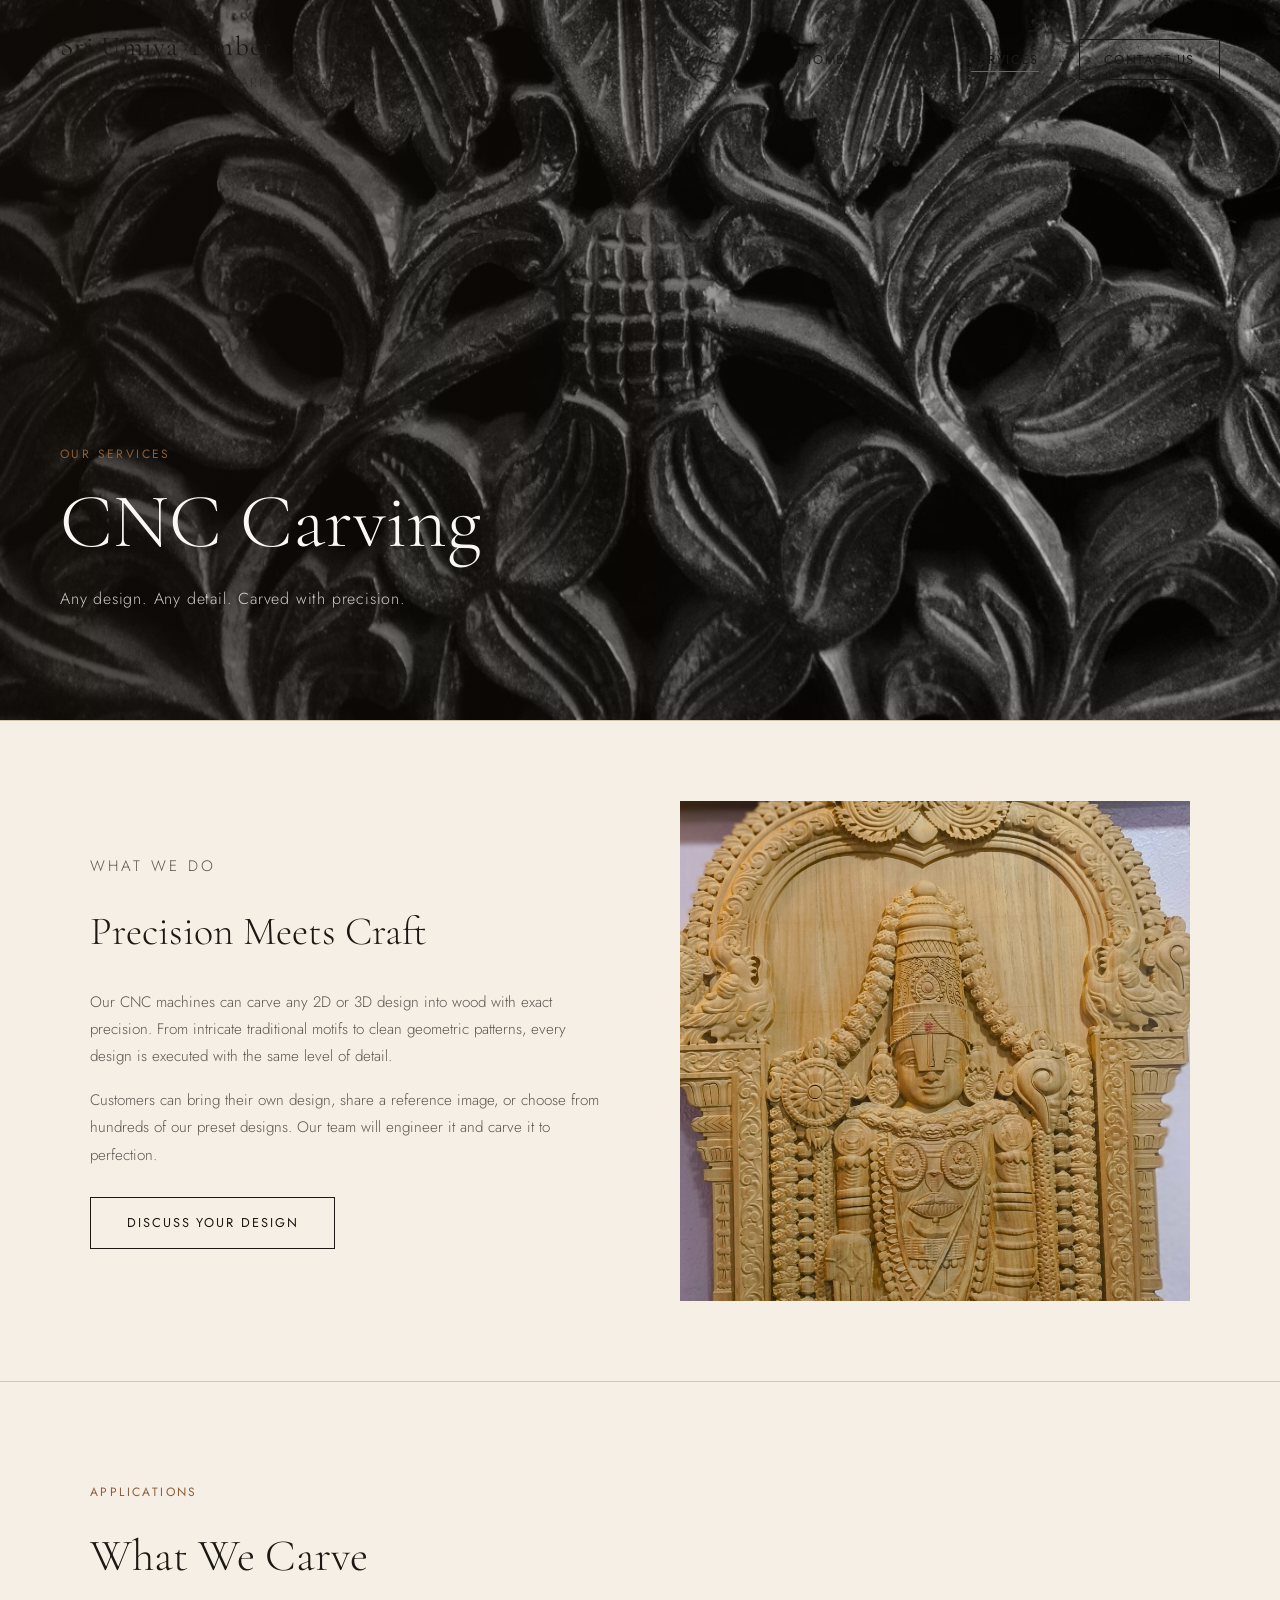
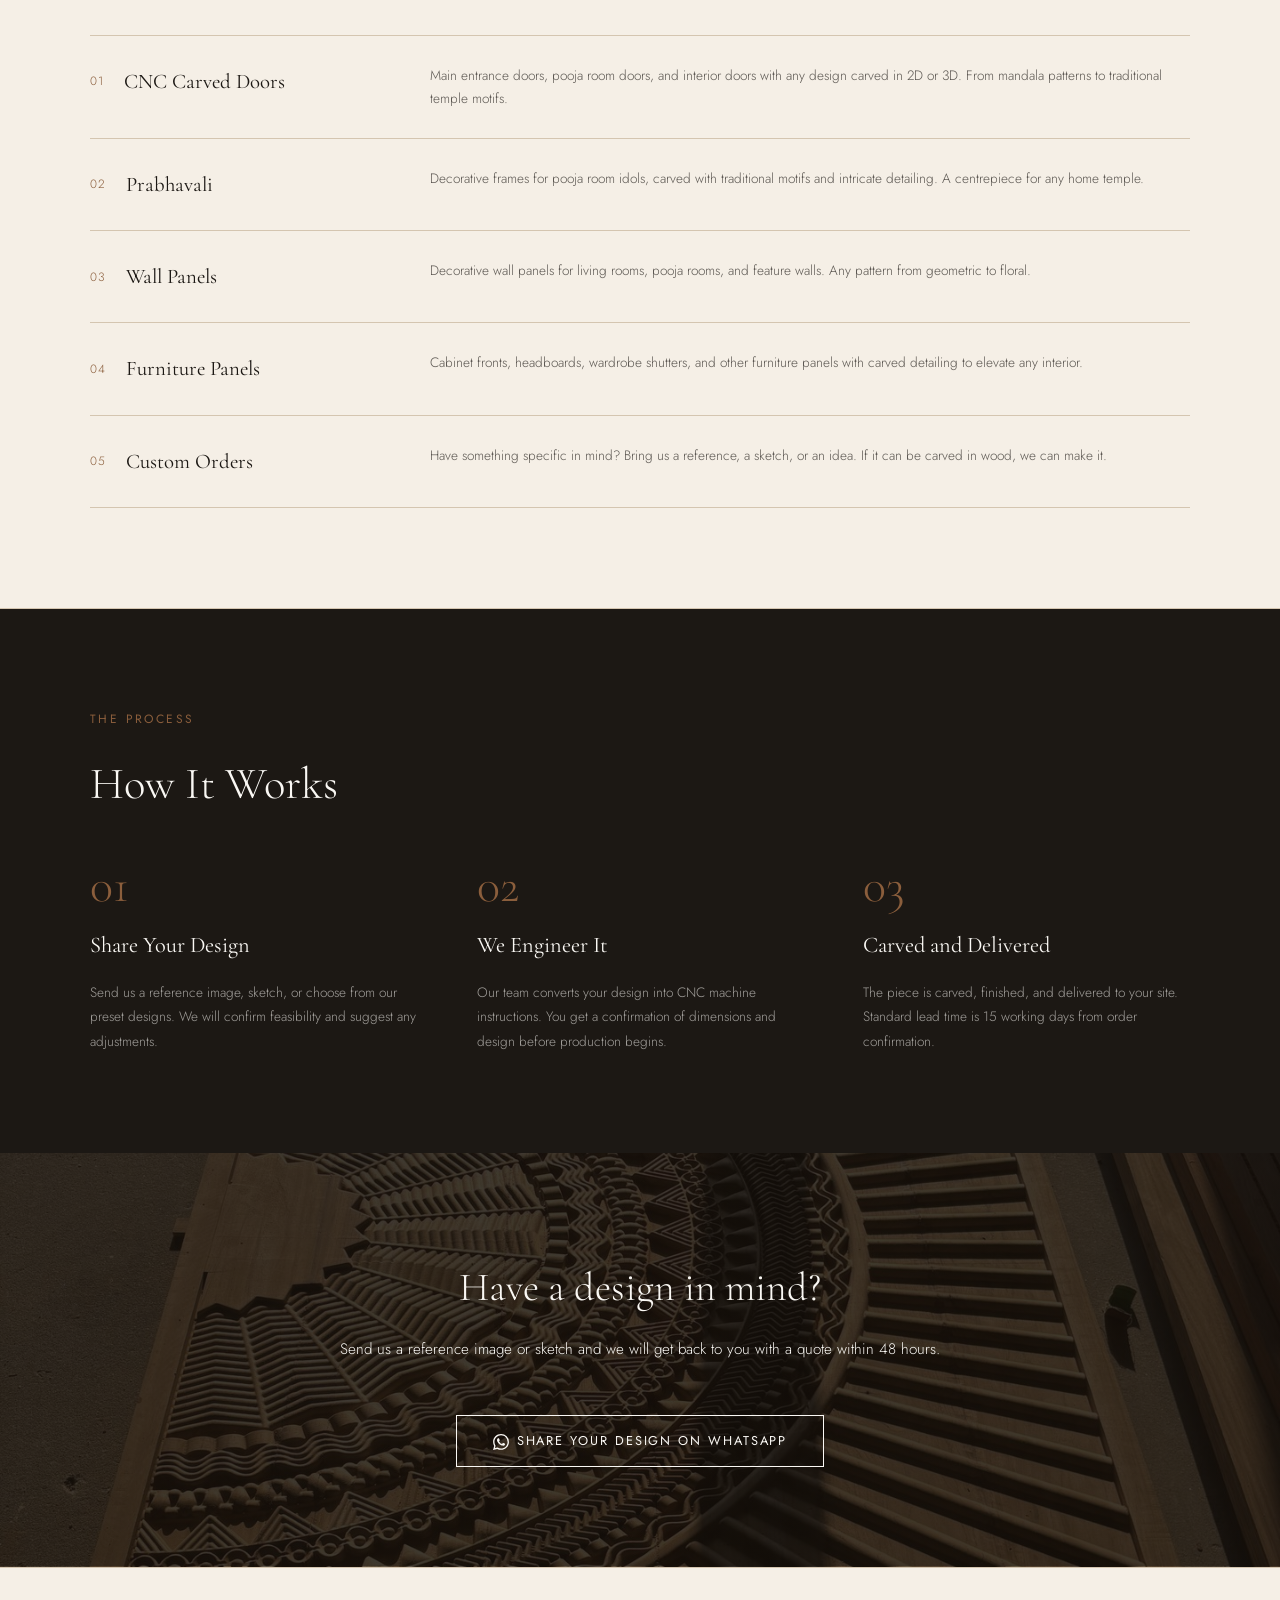
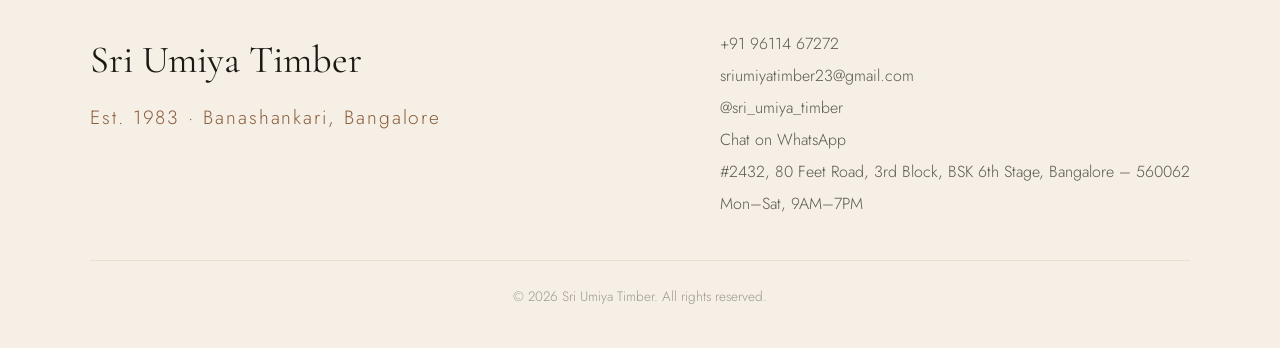
==== commit 573c130c: "Add scroll/hover/parallax motion, fix mobile menu X, add footer social links - Subtle motion (animat" ====
--- a/cnc.html
+++ b/cnc.html
@@ -31,6 +31,7 @@
     <link rel="preconnect" href="https://fonts.gstatic.com" crossorigin>
     <link href="https://fonts.googleapis.com/css2?family=Cormorant+Garamond:ital,wght@0,300;0,400;0,600;1,300;1,400&family=Jost:wght@300;400;500&display=swap" rel="stylesheet">
     <link rel="stylesheet" href="style.css">
+    <script src="animations.js" defer></script>
 </head>
 <body>
 
@@ -191,7 +192,8 @@
             <div class="footer-right">
                 <p><a href="tel:+919611467272">+91 96114 67272</a></p>
                 <p><a href="mailto:sriumiyatimber23@gmail.com">sriumiyatimber23@gmail.com</a></p>
-                <p><a href="https://www.instagram.com/sri_umiya_timber/" target="_blank">@sri_umiya_timber</a></p>
+                <p><a href="https://www.instagram.com/sri_umiya_timber/" target="_blank" rel="noopener">@sri_umiya_timber</a></p>
+                <p><a href="https://wa.me/919611467272" target="_blank" rel="noopener">Chat on WhatsApp</a></p>
                 <p>#2432, 80 Feet Road, 3rd Block, BSK 6th Stage, Bangalore – 560062</p>
                 <p>Mon–Sat, 9AM–7PM</p>
             </div>
--- a/style.css
+++ b/style.css
@@ -1415,4 +1415,103 @@
         grid-template-columns: 1fr;
         gap: 40px;
     }
+}
+
+/* ── MOBILE MENU OPEN: keep the X + logo visible over the dark overlay ──
+   Without this, once the navbar turns solid white on scroll, the white X
+   becomes invisible against the white bar. While the menu is open we make
+   the bar transparent so the X and logo show over the dark full-screen menu. */
+.navbar:has(+ .mobile-menu.open) {
+    background-color: transparent;
+    box-shadow: none;
+}
+.navbar:has(+ .mobile-menu.open) .nav-logo,
+.navbar:has(+ .mobile-menu.open) .nav-tagline {
+    color: var(--white);
+}
+.navbar:has(+ .mobile-menu.open) .nav-logo {
+    text-shadow: 0 1px 8px rgba(0, 0, 0, 0.4);
+}
+
+/* ── FOOTER SOCIAL LINKS ── */
+.footer-social {
+    display: flex;
+    flex-wrap: wrap;
+    gap: 24px;
+    margin-bottom: 8px;
+}
+
+.footer-minimal .footer-social {
+    justify-content: center;
+    margin-bottom: 28px;
+}
+
+.footer-social a {
+    font-family: var(--body-font);
+    font-size: 0.8rem;
+    font-weight: 400;
+    letter-spacing: 0.12em;
+    text-transform: uppercase;
+    color: var(--text);
+    text-decoration: none;
+    opacity: 0.7;
+    border-bottom: 1px solid var(--accent);
+    padding-bottom: 3px;
+    transition: opacity 0.3s ease;
+}
+
+.footer-social a:hover {
+    opacity: 1;
+}
+
+/* ── MOTION: SCROLL REVEAL, HOVER POLISH, PARALLAX ── */
+
+/* Scroll reveal — elements fade + rise into view (class toggled by animations.js) */
+.reveal {
+    opacity: 0;
+    transform: translateY(24px);
+    transition: opacity 0.7s ease, transform 0.7s ease;
+}
+
+.reveal.is-visible {
+    opacity: 1;
+    transform: none;
+}
+
+/* Service cards gently lift on hover (desktop) */
+.service-card {
+    transition: transform 0.35s ease, box-shadow 0.35s ease;
+}
+
+.service-card:hover {
+    transform: translateY(-6px);
+    box-shadow: 0 18px 40px rgba(28, 24, 20, 0.12);
+}
+
+/* Hero images carry a subtle parallax transform (value set by animations.js) */
+.hero-img,
+.page-hero-bg-img,
+.cnc-hero-img {
+    will-change: transform;
+}
+
+/* Accessibility — turn all motion off for users who ask for reduced motion */
+@media (prefers-reduced-motion: reduce) {
+    .reveal {
+        opacity: 1 !important;
+        transform: none !important;
+        transition: none !important;
+    }
+    .service-card {
+        transition: none;
+    }
+    .service-card:hover {
+        transform: none;
+        box-shadow: none;
+    }
+    .hero-img,
+    .page-hero-bg-img,
+    .cnc-hero-img {
+        transform: none !important;
+    }
 }
